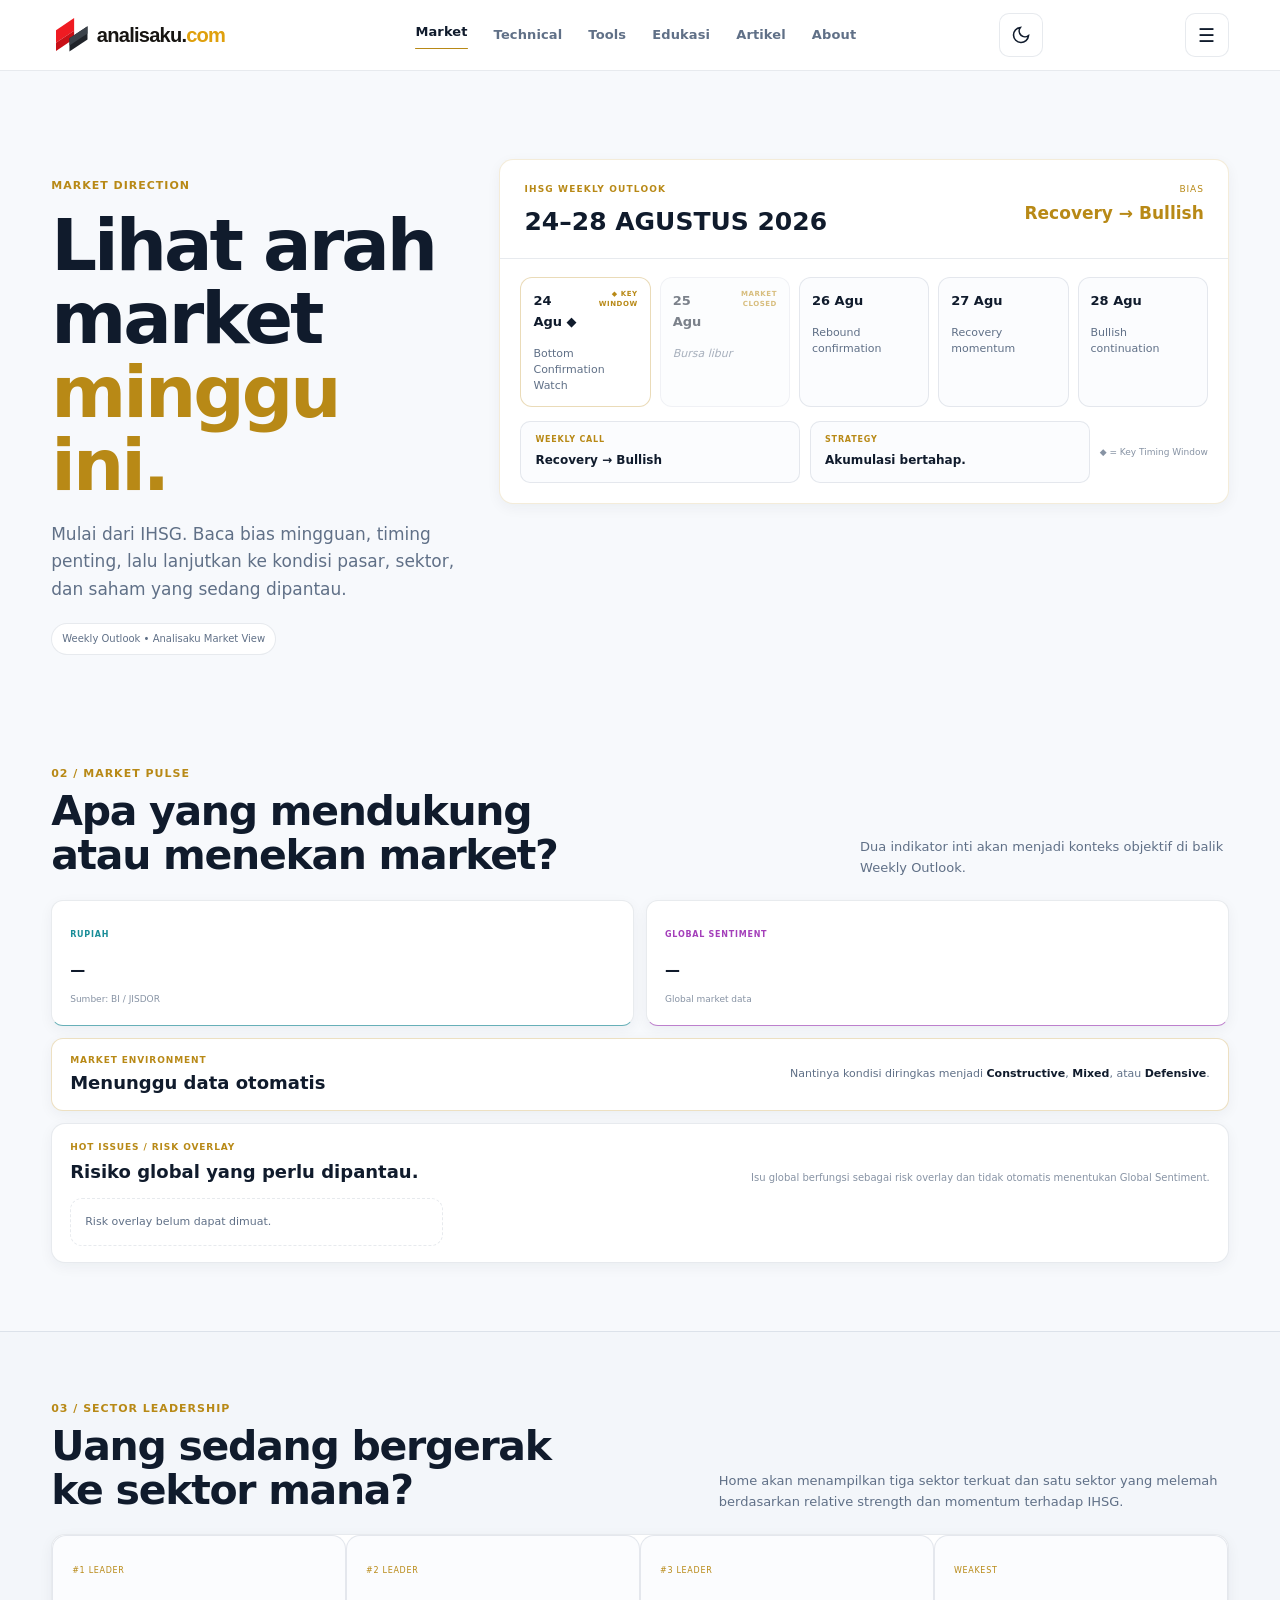
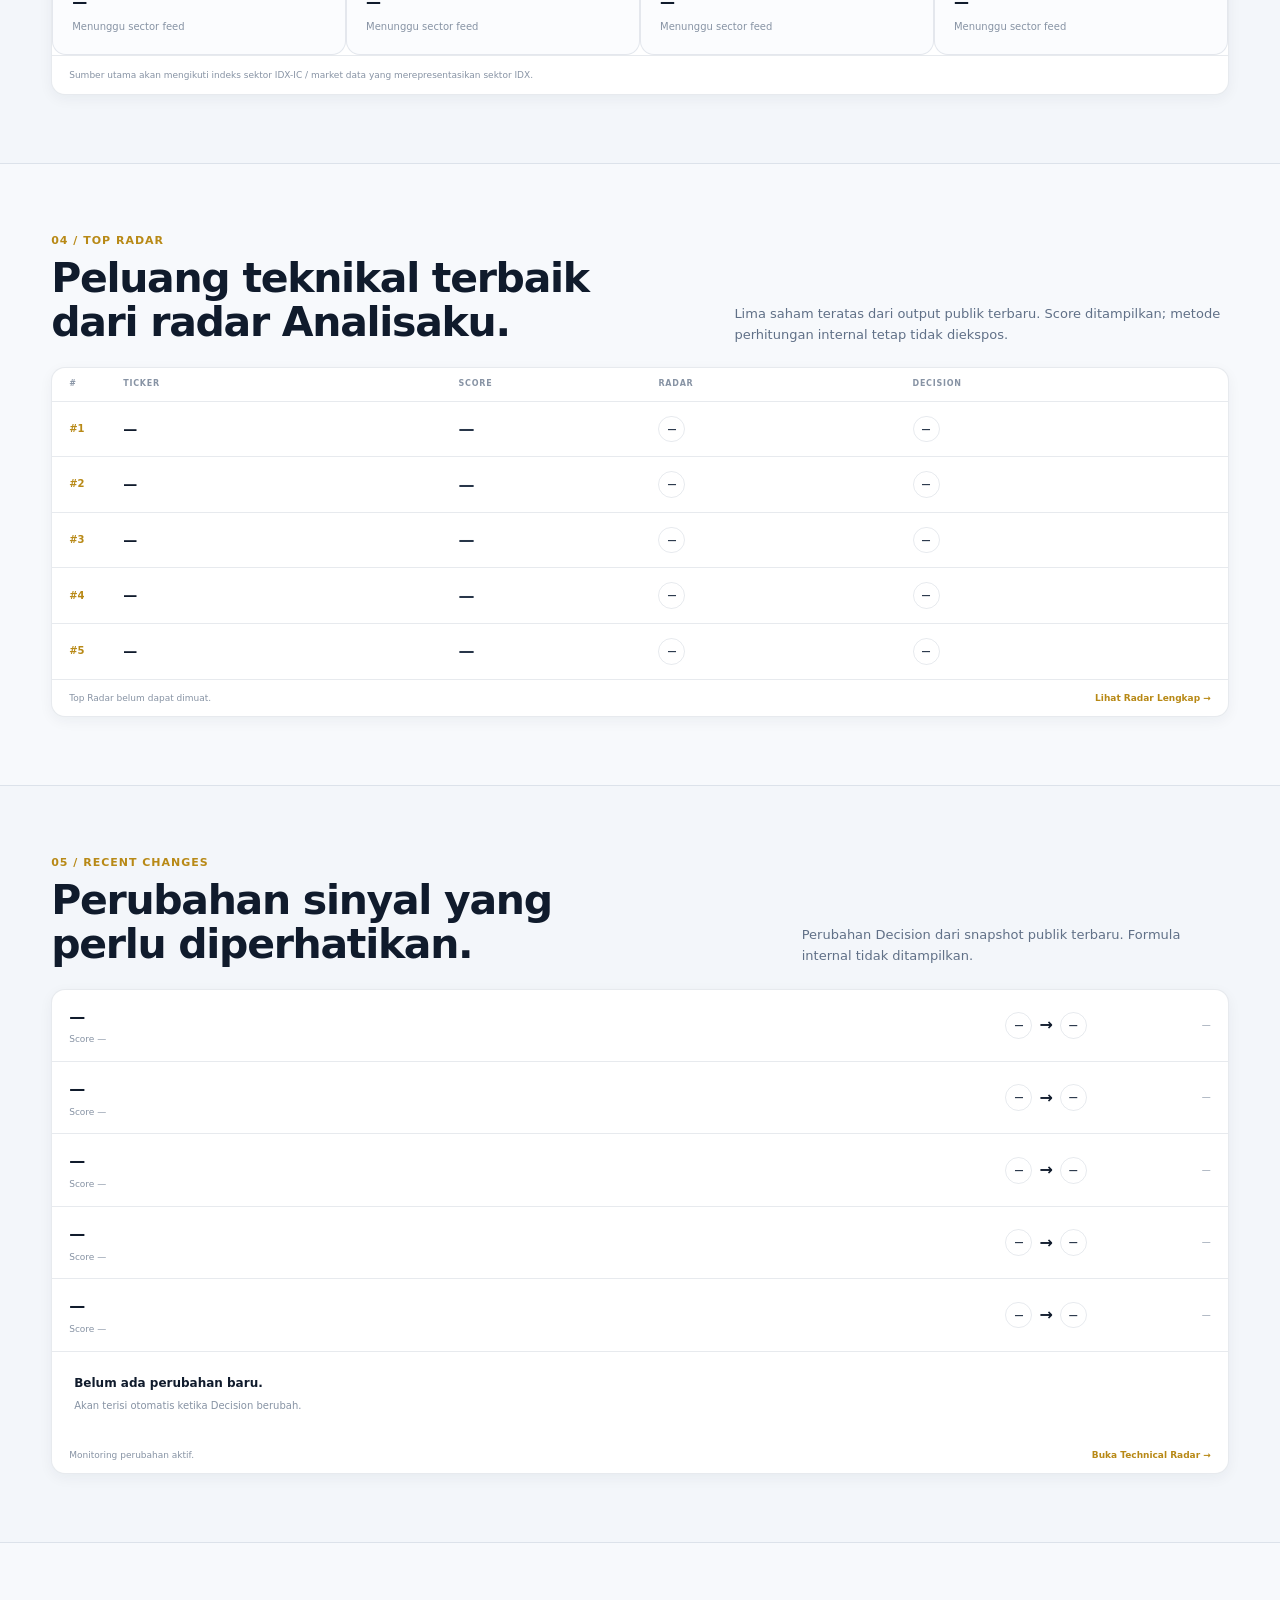
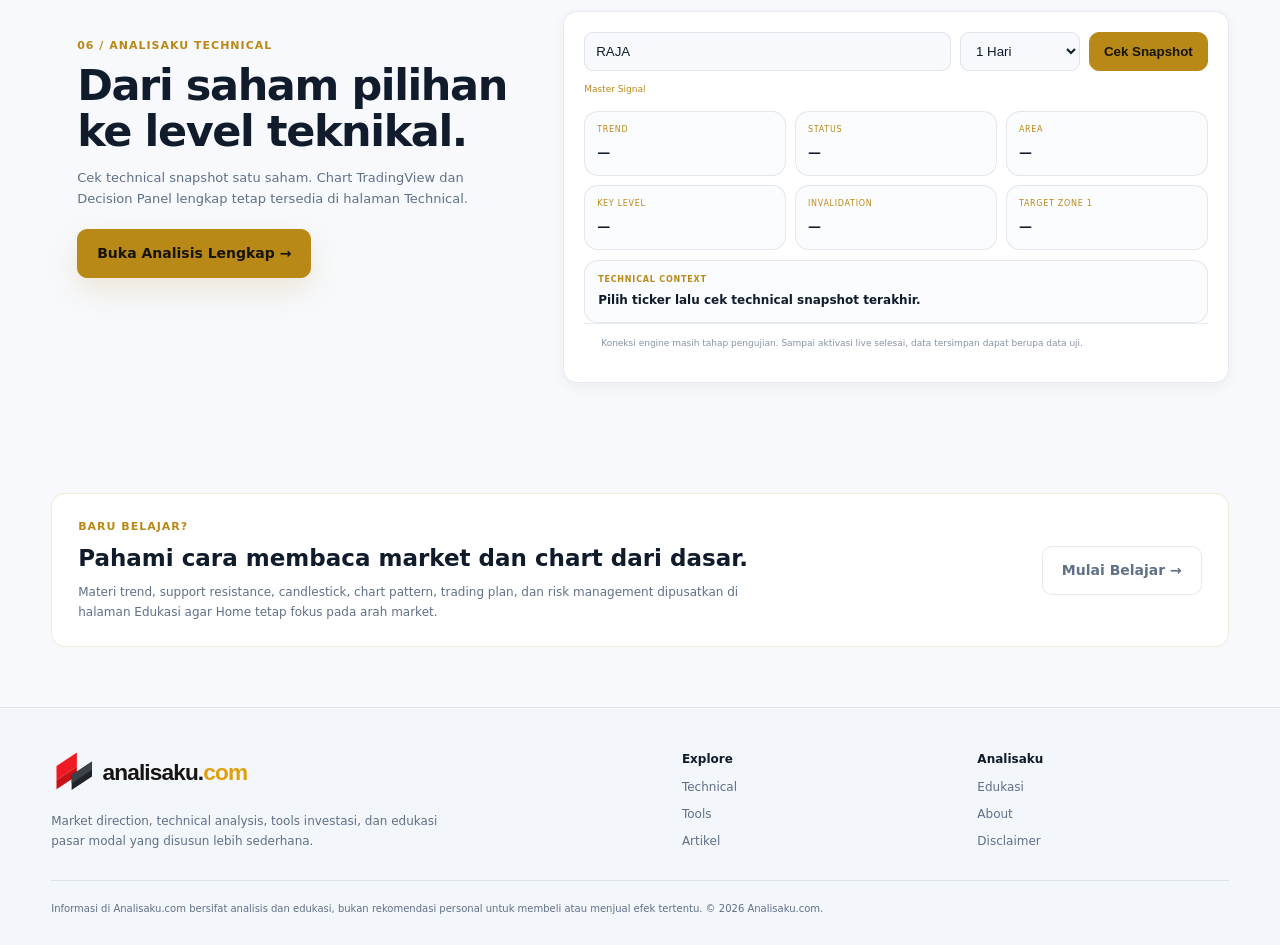
==== index.html @ f9642d92 "Force Market Environment spacing and bust homepage CSS cache" ====
<!DOCTYPE html>
<html lang="id">
<head>
  <meta charset="UTF-8">
  <meta name="viewport" content="width=device-width,initial-scale=1">
  <meta name="description" content="Analisaku.com — Weekly IHSG Outlook, Market Pulse, Sector Leadership, Analisaku Watchlist, dan ringkasan technical untuk membaca arah pasar dengan lebih terstruktur.">
  <meta name="theme-color" content="#06101d">
  <title>Analisaku.com | Market Direction & Weekly IHSG Outlook</title>
  <link rel="stylesheet" href="assets/css/style.css">
  <link rel="stylesheet" href="assets/css/theme.css">
  <link rel="stylesheet" href="assets/css/home-market.css?v=20260822-2238">
  <link rel="stylesheet" href="assets/css/home-radar.css?v=20260814-0720">
  <style>
    @media (min-width:981px){.market-pulse-grid{grid-template-columns:repeat(2,1fr)}}
    .market-environment>div{display:grid!important;grid-template-columns:1fr!important;gap:6px!important;align-items:start!important;min-width:220px!important}
    .market-environment small{display:block!important;line-height:1.25!important;margin:0!important;white-space:nowrap!important}
    .market-environment strong{display:block!important;line-height:1.2!important;margin:0!important;white-space:normal!important}
    .market-environment p{margin:0!important}
    @media (max-width:640px){.market-environment>div{min-width:0!important;width:100%!important}.market-environment strong{white-space:normal!important}}
  </style>
</head>
<body class="home-market">
  <header class="site-header">
    <div class="container nav-wrap">
      <a class="brand" href="index.html" aria-label="Analisaku.com">analisaku<span>.com</span></a>
      <nav class="main-nav" id="mainNav">
        <a class="active" href="#weekly">Market</a>
        <a href="technical.html">Technical</a>
        <a href="tools.html">Tools</a>
        <a href="edukasi.html">Edukasi</a>
        <a href="artikel.html">Artikel</a>
        <a href="about.html">About</a>
      </nav>
      <button class="menu-btn" id="menuBtn" aria-label="Buka menu">☰</button>
    </div>
  </header>

  <main>
    <section class="mc-hero" id="weekly">
      <div class="container mc-hero-grid">
        <div class="mc-hero-copy">
          <div class="kicker">MARKET DIRECTION</div>
          <h1>Lihat arah market <span>minggu ini.</span></h1>
          <p>Mulai dari IHSG. Baca bias mingguan, timing penting, lalu lanjutkan ke kondisi pasar, sektor, dan saham yang sedang dipantau.</p>
          <div class="mc-updated">Weekly Outlook • Analisaku Market View</div>
        </div>
        <div class="weekly-shell">
          <div class="weekly-head">
            <div><small>IHSG WEEKLY OUTLOOK</small><h2 id="weeklyRange">Memuat outlook…</h2></div>
            <div class="weekly-bias"><span>BIAS</span><strong id="weeklyBias">—</strong></div>
          </div>
          <div class="weekly-days" id="weeklyOutlook"><div class="mc-empty">Memuat Weekly Outlook…</div></div>
          <div class="weekly-foot">
            <div><small>WEEKLY CALL</small><strong id="weeklyCall">—</strong></div>
            <div><small>STRATEGY</small><strong id="weeklyStrategy">—</strong></div>
            <span class="weekly-legend" id="weeklyLegend">◆ = Key Timing Window</span>
          </div>
        </div>
      </div>
    </section>

    <section class="section" id="market-pulse">
      <div class="container">
        <div class="mc-section-head">
          <div><div class="kicker">02 / MARKET PULSE</div><h2>Apa yang mendukung atau menekan market?</h2></div>
          <p>Dua indikator inti akan menjadi konteks objektif di balik Weekly Outlook.</p>
        </div>
        <div class="market-pulse-grid">
          <article class="pulse-card pending"><small>RUPIAH</small><strong>—</strong><span>Sumber: BI / JISDOR</span></article>
          <article class="pulse-card pending"><small>GLOBAL SENTIMENT</small><strong>—</strong><span>Global market data</span></article>
        </div>
        <div class="market-environment">
          <div><small>MARKET ENVIRONMENT</small><strong>Menunggu data otomatis</strong></div>
          <p>Nantinya kondisi diringkas menjadi <b>Constructive</b>, <b>Mixed</b>, atau <b>Defensive</b>.</p>
        </div>
      </div>
    </section>

    <section class="section alt" id="sector-leadership">
      <div class="container">
        <div class="mc-section-head">
          <div><div class="kicker">03 / SECTOR LEADERSHIP</div><h2>Uang sedang bergerak ke sektor mana?</h2></div>
          <p>Home akan menampilkan tiga sektor terkuat dan satu sektor yang melemah berdasarkan relative strength dan momentum terhadap IHSG.</p>
        </div>
        <div class="sector-shell">
          <div class="sector-list">
            <div class="sector-item"><small>#1 LEADER</small><strong>—</strong><span>Menunggu sector feed</span></div>
            <div class="sector-item"><small>#2 LEADER</small><strong>—</strong><span>Menunggu sector feed</span></div>
            <div class="sector-item"><small>#3 LEADER</small><strong>—</strong><span>Menunggu sector feed</span></div>
            <div class="sector-item"><small>WEAKEST</small><strong>—</strong><span>Menunggu sector feed</span></div>
          </div>
          <div class="data-note">Sumber utama akan mengikuti indeks sektor IDX-IC / market data yang merepresentasikan sektor IDX.</div>
        </div>
      </div>
    </section>

    <section class="section" id="watchlist">
      <div class="container">
        <div class="mc-section-head">
          <div><div class="kicker">04 / TOP RADAR</div><h2>Peluang teknikal terbaik dari radar Analisaku.</h2></div>
          <p>Lima saham teratas dari output publik terbaru. Score ditampilkan; metode perhitungan internal tetap tidak diekspos.</p>
        </div>
        <div class="watchlist-shell" id="homeTopRadar">
          <div class="home-radar-head"><span>#</span><span>TICKER</span><span>SCORE</span><span>RADAR</span><span>DECISION</span></div>
          <div class="home-radar-list">
            <a class="home-radar-row" data-home-rank="0" href="technical.html"><b>#1</b><strong>—</strong><span>—</span><em class="home-radar-pill">—</em><em class="home-status-pill">—</em></a>
            <a class="home-radar-row" data-home-rank="1" href="technical.html"><b>#2</b><strong>—</strong><span>—</span><em class="home-radar-pill">—</em><em class="home-status-pill">—</em></a>
            <a class="home-radar-row" data-home-rank="2" href="technical.html"><b>#3</b><strong>—</strong><span>—</span><em class="home-radar-pill">—</em><em class="home-status-pill">—</em></a>
            <a class="home-radar-row" data-home-rank="3" href="technical.html"><b>#4</b><strong>—</strong><span>—</span><em class="home-radar-pill">—</em><em class="home-status-pill">—</em></a>
            <a class="home-radar-row" data-home-rank="4" href="technical.html"><b>#5</b><strong>—</strong><span>—</span><em class="home-radar-pill">—</em><em class="home-status-pill">—</em></a>
          </div>
          <div class="home-radar-foot"><span id="homeRadarMeta">Memuat Top Radar…</span><a href="technical.html">Lihat Radar Lengkap →</a></div>
        </div>
      </div>
    </section>

    <section class="section alt" id="recentChanges">
      <div class="container">
        <div class="mc-section-head">
          <div><div class="kicker">05 / RECENT CHANGES</div><h2>Perubahan sinyal yang perlu diperhatikan.</h2></div>
          <p>Perubahan Decision dari snapshot publik terbaru. Formula internal tidak ditampilkan.</p>
        </div>
        <div class="home-recent-shell">
          <div id="homeRecentList">
            <a class="home-change-row" data-home-change="0" href="technical.html" hidden><div><strong>—</strong><span>Score —</span></div><div class="home-change-flow"><em class="home-status-pill">—</em><b>→</b><em class="home-status-pill">—</em></div><time>—</time></a>
            <a class="home-change-row" data-home-change="1" href="technical.html" hidden><div><strong>—</strong><span>Score —</span></div><div class="home-change-flow"><em class="home-status-pill">—</em><b>→</b><em class="home-status-pill">—</em></div><time>—</time></a>
            <a class="home-change-row" data-home-change="2" href="technical.html" hidden><div><strong>—</strong><span>Score —</span></div><div class="home-change-flow"><em class="home-status-pill">—</em><b>→</b><em class="home-status-pill">—</em></div><time>—</time></a>
            <a class="home-change-row" data-home-change="3" href="technical.html" hidden><div><strong>—</strong><span>Score —</span></div><div class="home-change-flow"><em class="home-status-pill">—</em><b>→</b><em class="home-status-pill">—</em></div><time>—</time></a>
            <a class="home-change-row" data-home-change="4" href="technical.html" hidden><div><strong>—</strong><span>Score —</span></div><div class="home-change-flow"><em class="home-status-pill">—</em><b>→</b><em class="home-status-pill">—</em></div><time>—</time></a>
            <div class="home-radar-empty" id="homeRecentEmpty"><strong>Belum ada perubahan baru.</strong><span>Akan terisi otomatis ketika Decision berubah.</span></div>
          </div>
          <div class="home-radar-foot"><span id="homeRecentMeta">Monitoring perubahan aktif.</span><a href="technical.html">Buka Technical Radar →</a></div>
        </div>
      </div>
    </section>

    <section class="section" id="technical-quick">
      <div class="container technical-layout">
        <div class="technical-copy">
          <div class="kicker">06 / ANALISAKU TECHNICAL</div>
          <h2>Dari saham pilihan ke level teknikal.</h2>
          <p>Cek technical snapshot satu saham. Chart TradingView dan Decision Panel lengkap tetap tersedia di halaman Technical.</p>
          <a class="btn primary" href="technical.html">Buka Analisis Lengkap →</a>
        </div>
        <div class="technical-quick">
          <div class="hq-controls">
            <input id="homeTicker" type="text" value="RAJA" aria-label="Kode saham" placeholder="RAJA">
            <select id="homeTf" aria-label="Timeframe"><option value="D">1 Hari</option><option value="60">1 Jam</option><option value="240">4 Jam</option><option value="W">1 Minggu</option></select>
            <button id="homeCheckSignal" type="button">Cek Snapshot</button>
          </div>
          <div class="hq-source" id="hqSource">Master Signal</div>
          <div class="hq-grid">
            <div class="hq-card"><small>TREND</small><strong id="hqTrend">—</strong></div>
            <div class="hq-card"><small>STATUS</small><strong id="hqStatus">—</strong></div>
            <div class="hq-card"><small>AREA</small><strong id="hqEntry">—</strong></div>
            <div class="hq-card"><small>KEY LEVEL</small><strong id="hqTrigger">—</strong></div>
            <div class="hq-card"><small>INVALIDATION</small><strong id="hqStop">—</strong></div>
            <div class="hq-card"><small>TARGET ZONE 1</small><strong id="hqTarget">—</strong></div>
          </div>
          <div class="hq-decision"><small>TECHNICAL CONTEXT</small><strong id="hqDecision">Pilih ticker lalu cek technical snapshot terakhir.</strong></div>
          <div class="data-note">Koneksi engine masih tahap pengujian. Sampai aktivasi live selesai, data tersimpan dapat berupa data uji.</div>
        </div>
      </div>
    </section>

    <section class="education-teaser">
      <div class="container education-box">
        <div>
          <div class="kicker">BARU BELAJAR?</div>
          <h3>Pahami cara membaca market dan chart dari dasar.</h3>
          <p>Materi trend, support resistance, candlestick, chart pattern, trading plan, dan risk management dipusatkan di halaman Edukasi agar Home tetap fokus pada arah market.</p>
        </div>
        <a class="btn ghost" href="edukasi.html">Mulai Belajar →</a>
      </div>
    </section>
  </main>

  <footer>
    <div class="container footer-grid">
      <div><div class="brand">analisaku<span>.com</span></div><p>Market direction, technical analysis, tools investasi, dan edukasi pasar modal yang disusun lebih sederhana.</p></div>
      <div><b>Explore</b><a href="technical.html">Technical</a><a href="tools.html">Tools</a><a href="artikel.html">Artikel</a></div>
      <div><b>Analisaku</b><a href="edukasi.html">Edukasi</a><a href="about.html">About</a><a href="about.html#disclaimer">Disclaimer</a></div>
    </div>
    <div class="container footer-note">Informasi di Analisaku.com bersifat analisis dan edukasi, bukan rekomendasi personal untuk membeli atau menjual efek tertentu. © <span id="year"></span> Analisaku.com.</div>
  </footer>
  <script src="assets/js/main.js"></script>
  <script src="assets/js/home-market.js?v=20260819-1236"></script>
  <script src="assets/js/home-radar-lite.js?v=20260814-0720"></script>
</body>
</html>
---- assets/css/style.css ----
:root{--bg:#06101d;--bg2:#091827;--card:#0d1d2e;--card2:#10243a;--line:rgba(255,255,255,.08);--text:#f7f9fc;--muted:#9eafc3;--blue:#3b82f6;--blue2:#66a6ff;--green:#39d98a;--red:#ff6b7a;--gold:#f2b84b;--max:1180px;--radius:18px}*{box-sizing:border-box;margin:0;padding:0}html{scroll-behavior:smooth}body{font-family:Inter,ui-sans-serif,system-ui,-apple-system,BlinkMacSystemFont,"Segoe UI",sans-serif;background:radial-gradient(circle at 90% 0,rgba(59,130,246,.12),transparent 25%),var(--bg);color:var(--text);line-height:1.65}a{color:inherit}.container{width:min(92%,var(--max));margin:auto}.site-header{position:sticky;top:0;z-index:50;background:rgba(6,16,29,.86);backdrop-filter:blur(18px);border-bottom:1px solid var(--line)}.nav-wrap{min-height:74px;display:flex;align-items:center;justify-content:space-between;gap:28px}.brand{text-decoration:none;font-weight:850;font-size:22px;letter-spacing:-.6px}.brand span{color:var(--blue2)}.main-nav{display:flex;align-items:center;gap:25px}.main-nav a{text-decoration:none;color:var(--muted);font-size:14px;font-weight:650}.main-nav a:hover,.main-nav a.active{color:#fff}.menu-btn{display:none;background:transparent;border:1px solid var(--line);color:#fff;border-radius:10px;padding:7px 10px;font-size:18px}.hero{padding:96px 0 76px}.hero-grid{display:grid;grid-template-columns:1.08fr .92fr;gap:58px;align-items:center}.eyebrow,.kicker{color:var(--green);font-size:11px;font-weight:850;letter-spacing:1.25px;text-transform:uppercase}.hero h1{font-size:clamp(44px,6vw,74px);line-height:1.02;letter-spacing:-3px;margin:18px 0 22px}.hero h1 span{background:linear-gradient(90deg,#fff,var(--blue2));-webkit-background-clip:text;background-clip:text;color:transparent}.hero p{font-size:18px;color:var(--muted);max-width:690px}.hero-actions{display:flex;gap:12px;flex-wrap:wrap;margin-top:30px}.btn{display:inline-flex;align-items:center;justify-content:center;text-decoration:none;padding:12px 18px;border-radius:10px;font-size:14px;font-weight:780;transition:.2s}.btn:hover{transform:translateY(-2px)}.btn.primary{background:linear-gradient(135deg,var(--blue),#1f6bdd);color:#fff;box-shadow:0 12px 30px rgba(59,130,246,.18)}.btn.ghost{border:1px solid var(--line);background:rgba(255,255,255,.035)}.terminal-card{border:1px solid var(--line);border-radius:22px;overflow:hidden;background:linear-gradient(180deg,rgba(17,37,59,.98),rgba(7,19,31,.98));box-shadow:0 35px 90px rgba(0,0,0,.33)}.terminal-head{height:48px;display:flex;gap:7px;align-items:center;padding:0 16px;border-bottom:1px solid var(--line)}.terminal-head span{width:9px;height:9px;border-radius:50%;background:#2d4358}.terminal-head b{margin-left:8px;font-size:10px;letter-spacing:1px;color:#71869c}.terminal-body{padding:24px}.terminal-body>small{font-size:10px;color:#7890a7;letter-spacing:1px}.terminal-body h3{font-size:22px;margin:4px 0 15px}.terminal-body svg{width:100%;height:180px}.terminal-stats{display:grid;grid-template-columns:repeat(3,1fr);gap:10px}.terminal-stats>div{border:1px solid var(--line);background:rgba(255,255,255,.025);padding:11px;border-radius:11px}.terminal-stats small{display:block;color:#75899d;font-size:9px;text-transform:uppercase}.terminal-stats strong{font-size:13px}.positive{color:var(--green)}.ticker-strip{border-top:1px solid var(--line);border-bottom:1px solid var(--line);background:rgba(255,255,255,.015)}.ticker-grid{display:grid;grid-template-columns:repeat(5,1fr)}.ticker-grid>div{padding:20px 18px;border-right:1px solid var(--line)}.ticker-grid>div:last-child{border-right:none}.ticker-grid small{display:block;color:#75899d;font-size:10px;font-weight:800;letter-spacing:.9px}.ticker-grid strong{display:block;font-size:15px;margin-top:4px}.ticker-grid span{font-size:10px;color:var(--muted)}.section{padding:78px 0}.section.alt{background:rgba(255,255,255,.012);border-top:1px solid rgba(255,255,255,.04);border-bottom:1px solid rgba(255,255,255,.04)}.section-head{display:flex;justify-content:space-between;gap:28px;align-items:flex-end;margin-bottom:30px}.section-head h2,.split h2,.page-hero h1{font-size:clamp(30px,4vw,43px);line-height:1.1;letter-spacing:-1.4px;margin-top:8px}.section-head>p,.split>div>p,.page-hero p,.content p,.content li{color:var(--muted)}.section-head>p{max-width:500px}.text-link{color:var(--blue2);text-decoration:none;font-weight:700;font-size:13px}.cards{display:grid;gap:18px}.cards.three{grid-template-columns:repeat(3,1fr)}.card,.article-card,.tool-preview,.content-card,.tool-card{border:1px solid var(--line);background:linear-gradient(160deg,rgba(255,255,255,.045),rgba(255,255,255,.012));border-radius:var(--radius);padding:25px}.card{min-height:230px;position:relative}.card:hover,.article-card:hover,.learning-grid a:hover,.tool-card:hover{border-color:rgba(102,166,255,.32);transform:translateY(-3px)}.card,.article-card,.learning-grid a,.tool-card{transition:.2s}.tag,.article-card span{color:var(--blue2);font-size:10px;font-weight:850;letter-spacing:1.1px}.card h3,.article-card h3{font-size:21px;margin:14px 0 9px}.card p,.article-card p{color:var(--muted);font-size:13px}.card a{position:absolute;bottom:23px;text-decoration:none;color:#fff;font-size:13px;font-weight:750}.learning-grid{display:grid;grid-template-columns:repeat(3,1fr);gap:14px}.learning-grid a{min-height:140px;border:1px solid var(--line);background:var(--card);padding:20px;border-radius:15px;text-decoration:none;display:flex;flex-direction:column}.learning-grid span{font-size:10px;color:#718399}.learning-grid b{margin-top:auto;font-size:17px}.learning-grid small{color:var(--muted)}.split{display:grid;grid-template-columns:.9fr 1.1fr;gap:32px;align-items:center}.split>div>p{margin:15px 0 24px}.tool-preview small{font-size:10px;color:var(--blue2);font-weight:850;letter-spacing:1px}.tool-preview h3{font-size:24px;margin:8px 0}.tool-preview p{color:var(--muted)}.mock-inputs{display:grid;grid-template-columns:1fr 1fr;gap:10px;margin-top:18px}.mock-inputs span{border:1px solid var(--line);background:rgba(255,255,255,.025);padding:11px;border-radius:9px;color:#75899d;font-size:11px}.article-card{min-height:250px;display:flex;flex-direction:column;justify-content:flex-end}.page-hero{padding:75px 0 40px}.page-hero .breadcrumb{color:#71859a;font-size:12px;margin-bottom:16px}.page-hero p{max-width:760px;margin-top:15px}.content{max-width:850px}.content h2{font-size:28px;margin:35px 0 10px}.content h3{font-size:20px;margin:24px 0 8px}.content ul{padding-left:22px;margin:10px 0 18px}.content li{margin:6px 0}.content-card{margin:20px 0}.lesson-grid{display:grid;grid-template-columns:repeat(2,1fr);gap:16px}.lesson-card{border:1px solid var(--line);background:var(--card);border-radius:16px;padding:22px}.lesson-card span{color:var(--blue2);font-size:10px;font-weight:850}.lesson-card h3{margin:8px 0}.lesson-card p{color:var(--muted);font-size:13px}.tools-grid{display:grid;grid-template-columns:repeat(2,1fr);gap:18px}.tool-card h3{margin-bottom:5px}.tool-card>p{color:var(--muted);font-size:13px;margin-bottom:14px}.form-grid{display:grid;grid-template-columns:1fr 1fr;gap:11px}.field label{display:block;color:var(--muted);font-size:11px;margin-bottom:5px}.field input{width:100%;padding:10px 11px;border:1px solid var(--line);background:rgba(255,255,255,.04);color:#fff;border-radius:9px;outline:none}.field input:focus{border-color:var(--blue)}button.calc{border:0;background:var(--blue);color:#fff;padding:10px 14px;border-radius:9px;font-weight:750;margin-top:13px;cursor:pointer}.result{display:none;margin-top:13px;padding:12px;border:1px solid rgba(57,217,138,.22);background:rgba(57,217,138,.06);color:var(--green);border-radius:9px;font-weight:800}.article-list{display:grid;gap:14px}.article-list a{text-decoration:none;border:1px solid var(--line);background:var(--card);border-radius:14px;padding:20px}.article-list small{color:var(--blue2);font-weight:800}.article-list h3{margin:4px 0}.article-list p{color:var(--muted);font-size:13px}.notice{border:1px solid rgba(102,166,255,.2);background:rgba(59,130,246,.06);padding:18px;border-radius:14px;color:var(--muted)}footer{border-top:1px solid var(--line);padding:42px 0 28px;margin-top:55px;background:rgba(0,0,0,.1)}.footer-grid{display:grid;grid-template-columns:1.4fr .6fr .6fr;gap:38px}.footer-grid p{color:var(--muted);font-size:12px;margin-top:10px;max-width:390px}.footer-grid>div:not(:first-child){display:flex;flex-direction:column;gap:8px}.footer-grid b{font-size:12px}.footer-grid a{text-decoration:none;color:var(--muted);font-size:12px}.footer-note{border-top:1px solid var(--line);margin-top:28px;padding-top:20px;color:#6f8397;font-size:10px}
/* Premium homepage */
.hero-premium{padding-top:108px;position:relative}.hero-premium:before{content:"";position:absolute;width:520px;height:520px;border-radius:50%;background:radial-gradient(circle,rgba(59,130,246,.14),transparent 66%);right:2%;top:2%;pointer-events:none}.hero-copy{position:relative;z-index:2}.pulse-dot{display:inline-block;width:7px;height:7px;border-radius:50%;background:var(--green);margin-right:7px;box-shadow:0 0 0 0 rgba(57,217,138,.5);animation:pulse 2s infinite}@keyframes pulse{70%{box-shadow:0 0 0 10px rgba(57,217,138,0)}100%{box-shadow:0 0 0 0 rgba(57,217,138,0)}}.hero-points{display:flex;gap:16px;flex-wrap:wrap;margin-top:22px;color:#7890a7;font-size:11px}.market-console{position:relative;border:1px solid rgba(102,166,255,.18);border-radius:24px;background:linear-gradient(180deg,rgba(16,37,60,.98),rgba(6,18,30,.99));box-shadow:0 38px 110px rgba(0,0,0,.4),0 0 70px rgba(59,130,246,.08);overflow:hidden}.market-console:after{content:"";position:absolute;inset:0;background:linear-gradient(135deg,rgba(255,255,255,.025),transparent 42%);pointer-events:none}.console-top{height:48px;display:flex;align-items:center;padding:0 16px;border-bottom:1px solid var(--line);gap:12px}.console-top b{font-size:9px;color:#7890a7;letter-spacing:1.2px}.console-top>span{margin-left:auto;color:#49637b;font-size:8px;letter-spacing:1px}.console-dots{display:flex;gap:6px}.console-dots i{width:8px;height:8px;border-radius:50%;background:#2b435a}.console-body{padding:24px}.console-title-row{display:flex;justify-content:space-between;align-items:flex-start;gap:15px}.console-title-row small{font-size:9px;color:#6f879f;letter-spacing:1px}.console-title-row h3{font-size:22px;margin-top:3px}.status-pill{font-size:9px;color:var(--green);border:1px solid rgba(57,217,138,.2);background:rgba(57,217,138,.06);border-radius:30px;padding:6px 9px}.price-line{display:flex;align-items:center;justify-content:space-between;margin-top:15px}.price-line strong{font-size:12px}.price-line span{font-size:9px;color:#657d94}.hero-chart{width:100%;height:210px;margin:5px 0 10px}.chart-grid-lines line{stroke:rgba(255,255,255,.05);stroke-width:1}.signal-dots circle{fill:#39d98a;stroke:#071521;stroke-width:3}.console-metrics{display:grid;grid-template-columns:repeat(3,1fr);gap:9px}.console-metrics>div{border:1px solid var(--line);border-radius:11px;background:rgba(255,255,255,.025);padding:11px}.console-metrics small{display:block;color:#657b90;font-size:8px;letter-spacing:.8px}.console-metrics strong{display:block;font-size:13px;margin-top:2px}.console-metrics span{display:block;color:#60758a;font-size:8px;margin-top:2px}.market-intelligence .section-head h2,.learning-section .section-head h2,.article-home .section-head h2{font-size:clamp(34px,4.4vw,50px)}.premium-card{min-height:285px;padding:28px}.premium-card .card-icon{position:absolute;right:24px;top:20px;width:36px;height:36px;border:1px solid var(--line);border-radius:11px;display:grid;place-items:center;color:#5e7893}.premium-card h3{font-size:25px}.premium-card p{max-width:320px}.learning-flow{display:grid;grid-template-columns:repeat(6,1fr);gap:10px}.learning-flow a{text-decoration:none;min-height:165px;border:1px solid var(--line);border-radius:16px;background:linear-gradient(160deg,var(--card),rgba(255,255,255,.015));padding:18px;display:flex;flex-direction:column;transition:.2s}.learning-flow a:hover{transform:translateY(-4px);border-color:rgba(102,166,255,.32)}.learning-flow span{font-size:9px;color:#60778f}.learning-flow b{font-size:15px;margin-top:auto}.learning-flow small{color:#788da3;font-size:10px;margin-top:5px}.split-premium{gap:55px}.mini-list{display:flex;gap:8px;flex-wrap:wrap;margin:0 0 25px}.mini-list span{font-size:10px;color:#83a0bc;border:1px solid var(--line);padding:7px 9px;border-radius:30px;background:rgba(255,255,255,.02)}.tool-window{border:1px solid rgba(102,166,255,.2);background:linear-gradient(150deg,#0f263d,#081624);border-radius:22px;padding:24px;box-shadow:0 30px 80px rgba(0,0,0,.25)}.tool-window-head{display:flex;justify-content:space-between;padding-bottom:16px;border-bottom:1px solid var(--line)}.tool-window-head b{font-size:10px;letter-spacing:1px}.tool-window-head span{font-size:9px;color:#657d94}.risk-gauge{display:grid;grid-template-columns:150px 1fr;gap:22px;align-items:center;padding:28px 0}.gauge-ring{width:140px;height:140px;border-radius:50%;display:grid;place-items:center;align-content:center;background:conic-gradient(var(--green) 0 72deg,rgba(255,255,255,.055) 72deg 360deg);position:relative}.gauge-ring:after{content:"";position:absolute;inset:12px;border-radius:50%;background:#0b1d30}.gauge-ring strong,.gauge-ring span{position:relative;z-index:2}.gauge-ring strong{font-size:27px;color:var(--green)}.gauge-ring span{font-size:9px;color:#758ba1}.gauge-copy small{color:var(--blue2);font-size:9px;letter-spacing:1px}.gauge-copy h3{font-size:23px;margin:5px 0 8px}.gauge-copy p{color:var(--muted);font-size:12px}.risk-bars{display:grid;grid-template-columns:repeat(4,1fr);gap:8px}.risk-bars>div{border:1px solid var(--line);border-radius:10px;padding:10px;background:rgba(255,255,255,.02)}.risk-bars span{display:block;font-size:8px;color:#647a90;text-transform:uppercase}.risk-bars b{font-size:11px}.editorial-grid{display:grid;grid-template-columns:1.25fr .75fr;gap:18px}.editorial-main,.editorial-side article{border:1px solid var(--line);border-radius:19px;background:linear-gradient(160deg,rgba(59,130,246,.08),rgba(255,255,255,.015));padding:28px}.editorial-main{min-height:390px;display:flex;flex-direction:column;justify-content:flex-end;position:relative;overflow:hidden}.editorial-main:before{content:"";position:absolute;width:300px;height:300px;border-radius:50%;background:radial-gradient(circle,rgba(59,130,246,.2),transparent 68%);right:-80px;top:-80px}.editorial-tag,.editorial-side span{color:var(--blue2);font-size:9px;font-weight:850;letter-spacing:1.1px}.editorial-main h3{font-size:32px;max-width:620px;line-height:1.15;margin:10px 0}.editorial-main p,.editorial-side p{color:var(--muted);font-size:12px}.editorial-main a{margin-top:20px;text-decoration:none;font-size:12px;font-weight:800}.editorial-side{display:grid;gap:18px}.editorial-side article{display:flex;flex-direction:column;justify-content:flex-end}.editorial-side h3{font-size:19px;line-height:1.25;margin:8px 0}.philosophy-box{border:1px solid var(--line);background:linear-gradient(120deg,rgba(57,217,138,.06),rgba(59,130,246,.05));border-radius:22px;padding:38px;display:grid;grid-template-columns:.8fr 1.2fr;gap:40px;align-items:center}.philosophy-box h2{font-size:36px;line-height:1.1;margin-top:7px}.philosophy-box p{color:var(--muted)}
/* Technical roadmap */
.technical-hero{padding-bottom:55px;background:radial-gradient(circle at 75% 20%,rgba(59,130,246,.1),transparent 30%)}.technical-hero h1{font-size:clamp(40px,5.5vw,64px);max-width:900px}.roadmap-pills{display:flex;flex-wrap:wrap;gap:8px;margin-top:24px}.roadmap-pills a{text-decoration:none;font-size:10px;color:#91a8bd;border:1px solid var(--line);padding:7px 10px;border-radius:30px;background:rgba(255,255,255,.018)}.technical-layout{display:grid;grid-template-columns:230px 1fr;gap:38px;align-items:start}.technical-sidebar{position:sticky;top:95px;border:1px solid var(--line);border-radius:16px;background:rgba(13,29,46,.74);padding:12px}.sidebar-title{font-size:9px;color:#647b92;letter-spacing:1px;text-transform:uppercase;padding:7px 8px 11px}.technical-sidebar a{display:flex;gap:9px;text-decoration:none;color:#91a5b9;font-size:11px;padding:9px 8px;border-radius:9px}.technical-sidebar a:hover{background:rgba(102,166,255,.08);color:#fff}.technical-sidebar span{color:#526a80}.technical-content{display:grid;gap:20px}.lesson-block{scroll-margin-top:95px;border:1px solid var(--line);border-radius:20px;background:linear-gradient(160deg,rgba(255,255,255,.035),rgba(255,255,255,.012));padding:30px}.lesson-label{font-size:9px;color:var(--blue2);font-weight:850;letter-spacing:1.2px}.lesson-title-row{display:flex;justify-content:space-between;gap:20px;align-items:flex-start;margin:7px 0 24px}.lesson-title-row h2{font-size:31px;line-height:1.1}.lesson-title-row p{color:var(--muted);font-size:13px;max-width:620px;margin-top:7px}.level-badge{flex:none;font-size:9px;color:#91a9bf;border:1px solid var(--line);padding:6px 9px;border-radius:30px}.level-badge.important{color:var(--green);border-color:rgba(57,217,138,.22);background:rgba(57,217,138,.05)}.concept-grid{display:grid;gap:12px}.three-concepts{grid-template-columns:repeat(3,1fr)}.concept-card{border:1px solid var(--line);border-radius:14px;background:rgba(255,255,255,.02);padding:17px}.concept-card b{font-size:14px}.concept-card p{color:var(--muted);font-size:11px;margin-top:9px}.mini-structure{height:58px;margin:11px 0;position:relative;display:flex;align-items:flex-end;justify-content:space-between;padding:0 7px}.mini-structure:before{content:"";position:absolute;left:7px;right:7px;bottom:8px;height:1px;background:rgba(255,255,255,.05)}.mini-structure i{width:9px;height:9px;border-radius:50%;background:var(--blue2);position:relative;z-index:2}.mini-structure.up i:nth-child(1){margin-bottom:3px}.mini-structure.up i:nth-child(2){margin-bottom:15px}.mini-structure.up i:nth-child(3){margin-bottom:25px}.mini-structure.up i:nth-child(4){margin-bottom:42px}.mini-structure.down i:nth-child(1){margin-bottom:42px}.mini-structure.down i:nth-child(2){margin-bottom:31px}.mini-structure.down i:nth-child(3){margin-bottom:16px}.mini-structure.down i:nth-child(4){margin-bottom:4px}.mini-structure.flat i:nth-child(1){margin-bottom:20px}.mini-structure.flat i:nth-child(2){margin-bottom:32px}.mini-structure.flat i:nth-child(3){margin-bottom:17px}.mini-structure.flat i:nth-child(4){margin-bottom:29px}.lesson-note{margin-top:16px;border-left:2px solid var(--blue);padding:10px 13px;background:rgba(59,130,246,.045);color:#8fa5ba;font-size:11px}.sr-visual{position:relative;border:1px solid var(--line);border-radius:15px;background:#091827;padding:28px 15px;margin-bottom:15px}.sr-visual svg{display:block;width:100%;height:170px}.sr-visual circle{fill:#66a6ff}.sr-zone{position:absolute;left:16px;right:16px;height:25px;border-radius:5px;display:flex;align-items:center;padding-left:10px;font-size:8px;font-weight:800;letter-spacing:.8px}.sr-zone.resistance{top:22px;background:rgba(255,107,122,.08);border:1px dashed rgba(255,107,122,.28);color:#df8590}.sr-zone.support{bottom:21px;background:rgba(57,217,138,.06);border:1px dashed rgba(57,217,138,.24);color:#74d6aa}.principle-grid{display:grid;grid-template-columns:repeat(3,1fr);gap:10px}.principle-grid>div{border:1px solid var(--line);border-radius:12px;padding:14px;background:rgba(255,255,255,.018)}.principle-grid strong{font-size:12px}.principle-grid p{color:var(--muted);font-size:10px;margin-top:4px}.candle-layout{display:grid;grid-template-columns:210px 1fr;gap:28px;align-items:center}.candle-demo{height:255px;position:relative;display:flex;justify-content:center;align-items:center}.candle-demo .wick{position:absolute;width:3px;height:190px;background:#98aabd;border-radius:3px}.candle-demo .body{position:absolute;width:55px;height:100px;border-radius:4px}.candle-demo .body.green{background:linear-gradient(180deg,#45e49c,#27b976)}.c-label{position:absolute;font-size:9px;color:#748aa0}.c-label.high{top:24px;right:25px}.c-label.open{top:82px;left:17px}.c-label.close{bottom:77px;right:13px}.c-label.low{bottom:24px;right:29px}.candle-copy h3{font-size:23px}.candle-copy p{color:var(--muted);font-size:12px;margin:8px 0 16px}.check-list{display:grid;grid-template-columns:1fr 1fr;gap:8px}.check-list span{font-size:10px;border:1px solid var(--line);padding:8px;border-radius:8px;color:#91a5b9}.pattern-grid{display:grid;grid-template-columns:repeat(4,1fr);gap:10px}.pattern-card{border:1px solid var(--line);border-radius:13px;padding:14px;background:rgba(255,255,255,.018)}.pattern-card b{display:block;font-size:11px;margin-top:8px}.pattern-card p{color:var(--muted);font-size:9px;margin-top:4px}.pattern-icon{height:64px;border-bottom:1px solid rgba(255,255,255,.05);position:relative}.pattern-icon i{position:absolute;height:2px;background:var(--blue2);transform-origin:left}.triangle i:first-child{width:65px;left:8px;top:12px;transform:rotate(18deg)}.triangle i:last-child{width:65px;left:8px;bottom:14px;transform:rotate(-18deg)}.flag i:first-child{width:22px;height:2px;left:18px;bottom:4px;transform:rotate(-70deg)}.flag i:last-child{width:48px;left:37px;top:25px;transform:rotate(8deg)}.double i:first-child{width:2px;height:38px;left:30%;bottom:8px;border-radius:50%;box-shadow:28px -14px 0 0 var(--blue2),56px 0 0 0 var(--blue2)}.double i:last-child{width:70px;left:12px;bottom:8px;opacity:.4}.hs i{width:2px;height:34px;bottom:8px;box-shadow:0 0 0 0 var(--blue2)}.hs i:nth-child(1){left:25%;height:24px}.hs i:nth-child(2){left:50%;height:46px}.hs i:nth-child(3){left:75%;height:25px}.volume-visual{height:165px;border:1px solid var(--line);border-radius:14px;background:#091827;padding:18px;display:flex;align-items:flex-end;gap:10px;margin-bottom:14px}.vbar{flex:1;background:#284f74;border-radius:4px 4px 0 0}.vbar.hot{background:linear-gradient(180deg,var(--green),#23966b)}.indicator-table{display:grid;grid-template-columns:1fr 1fr;gap:10px}.indicator-table>div{border:1px solid var(--line);border-radius:12px;padding:15px;background:rgba(255,255,255,.018)}.indicator-table b{font-size:12px}.indicator-table span{float:right;color:var(--blue2);font-size:9px}.indicator-table p{clear:both;color:var(--muted);font-size:10px;margin-top:5px}.risk-framework{display:grid;grid-template-columns:repeat(4,1fr);gap:9px}.risk-framework>div{border:1px solid var(--line);border-radius:12px;padding:14px;background:rgba(255,255,255,.018)}.risk-framework span{display:grid;place-items:center;width:25px;height:25px;border-radius:50%;background:rgba(57,217,138,.08);color:var(--green);font-size:9px;margin-bottom:10px}.risk-framework b{font-size:11px}.risk-framework p{color:var(--muted);font-size:9px;margin-top:4px}.lesson-cta{margin-top:17px}.plan-template{display:grid;grid-template-columns:repeat(3,1fr);gap:10px}.plan-template>div{border:1px solid var(--line);border-radius:12px;padding:15px;background:rgba(255,255,255,.018)}.plan-template small{display:block;color:var(--blue2);font-size:8px;font-weight:850;letter-spacing:.8px}.plan-template strong{display:block;font-size:11px;margin-top:5px}.technical-summary{display:grid;grid-template-columns:.7fr 1.3fr;gap:30px;align-items:center}.technical-summary p{color:var(--muted);font-size:12px;margin-top:10px}.flow-line{display:flex;gap:7px;align-items:center;flex-wrap:wrap}.flow-line span{font-size:10px;border:1px solid var(--line);border-radius:30px;padding:8px 10px;background:rgba(255,255,255,.02)}.flow-line i{color:#506980;font-style:normal}
@media(max-width:1000px){.learning-flow{grid-template-columns:repeat(3,1fr)}.technical-layout{grid-template-columns:1fr}.technical-sidebar{position:static;display:grid;grid-template-columns:repeat(4,1fr)}.sidebar-title{grid-column:1/-1}.pattern-grid,.risk-framework{grid-template-columns:1fr 1fr}.technical-summary{grid-template-columns:1fr}}
@media(max-width:900px){.hero-grid,.split{grid-template-columns:1fr}.ticker-grid{grid-template-columns:repeat(2,1fr)}.cards.three,.learning-grid{grid-template-columns:1fr 1fr}.tools-grid,.lesson-grid{grid-template-columns:1fr}.footer-grid{grid-template-columns:1fr 1fr}.footer-grid>div:first-child{grid-column:1/-1}.editorial-grid,.philosophy-box{grid-template-columns:1fr}.three-concepts,.principle-grid{grid-template-columns:1fr}.candle-layout{grid-template-columns:1fr}.candle-demo{max-width:260px;margin:auto}.plan-template{grid-template-columns:1fr 1fr}}
@media(max-width:700px){.menu-btn{display:block}.main-nav{position:absolute;display:none;top:74px;left:0;right:0;background:#071321;border-bottom:1px solid var(--line);padding:20px 4%;flex-direction:column;align-items:flex-start}.main-nav.open{display:flex}.hero{padding-top:64px}.hero h1{letter-spacing:-2px}.cards.three,.learning-grid,.ticker-grid,.form-grid{grid-template-columns:1fr}.section-head{align-items:flex-start;flex-direction:column}.terminal-stats,.console-metrics{grid-template-columns:1fr}.footer-grid{grid-template-columns:1fr}.footer-grid>div:first-child{grid-column:auto}.learning-flow{grid-template-columns:1fr 1fr}.risk-gauge{grid-template-columns:1fr}.gauge-ring{margin:auto}.risk-bars{grid-template-columns:1fr 1fr}.technical-sidebar{grid-template-columns:1fr 1fr}.lesson-block{padding:20px}.lesson-title-row{flex-direction:column}.pattern-grid,.risk-framework,.plan-template,.indicator-table{grid-template-columns:1fr}.roadmap-pills{gap:6px}.editorial-main h3{font-size:25px}.philosophy-box{padding:27px}}
@media(max-width:460px){.learning-flow,.technical-sidebar,.check-list{grid-template-columns:1fr}.hero-premium{padding-top:60px}.hero-points{gap:8px}.console-title-row{flex-direction:column}.editorial-main{min-height:310px}.technical-hero h1{font-size:36px}}
---- assets/css/theme.css ----
/* =========================================================
   ANALISAKU — GLOBAL VISUAL IDENTITY
   High-clarity financial UI • Light + Dark • Gold / Amber
   Loaded last by main.js so these rules override legacy CSS.
   ========================================================= */

:root,
html[data-theme="dark"]{
  color-scheme:dark;
  --bg:#06111d;
  --bg2:#091725;
  --surface:#0c1927;
  --surface2:#112131;
  --surface3:#16293b;
  --text:#f8f7f2;
  --heading:#ffffff;
  --muted:#b3bfca;
  --muted2:#8495a6;
  --line:rgba(255,255,255,.105);
  --line-strong:rgba(255,255,255,.17);
  --gold:#f2b51d;
  --gold2:#f59b18;
  --gold-soft:#ffd56b;
  --green:#55da87;
  --red:#ff6868;
  --header:rgba(6,17,29,.92);
  --shadow:0 22px 70px rgba(0,0,0,.30);
  --soft-shadow:0 10px 32px rgba(0,0,0,.16);
  --hero-glow:rgba(242,181,29,.10);
  --field:rgba(255,255,255,.045);
  --positive-bg:rgba(85,218,135,.08);
}

html[data-theme="light"]{
  color-scheme:light;
  --bg:#fbf7ef;
  --bg2:#f5eedf;
  --surface:#fffdf8;
  --surface2:#f9f2e6;
  --surface3:#f2e7d5;
  --text:#2c2923;
  --heading:#11100e;
  --muted:#625d54;
  --muted2:#837b70;
  --line:rgba(55,43,22,.13);
  --line-strong:rgba(55,43,22,.22);
  --gold:#dfa00d;
  --gold2:#ef8f0a;
  --gold-soft:#c98300;
  --green:#147c49;
  --red:#c83f46;
  --header:rgba(255,253,248,.94);
  --shadow:0 20px 55px rgba(84,57,12,.10);
  --soft-shadow:0 8px 28px rgba(84,57,12,.075);
  --hero-glow:rgba(223,160,13,.095);
  --field:rgba(77,56,18,.035);
  --positive-bg:rgba(20,124,73,.07);
}

@media(prefers-color-scheme:light){
  html:not([data-theme]){
    color-scheme:light;
    --bg:#fbf7ef;--bg2:#f5eedf;--surface:#fffdf8;--surface2:#f9f2e6;--surface3:#f2e7d5;
    --text:#2c2923;--heading:#11100e;--muted:#625d54;--muted2:#837b70;
    --line:rgba(55,43,22,.13);--line-strong:rgba(55,43,22,.22);
    --gold:#dfa00d;--gold2:#ef8f0a;--gold-soft:#c98300;--green:#147c49;--red:#c83f46;
    --header:rgba(255,253,248,.94);--shadow:0 20px 55px rgba(84,57,12,.10);--soft-shadow:0 8px 28px rgba(84,57,12,.075);
    --hero-glow:rgba(223,160,13,.095);--field:rgba(77,56,18,.035);--positive-bg:rgba(20,124,73,.07);
  }
}

html{background:var(--bg)!important;scroll-behavior:smooth}
body{
  background:
    radial-gradient(circle at 90% 2%,var(--hero-glow),transparent 30%),
    radial-gradient(circle at 5% 34%,color-mix(in srgb,var(--gold) 4%,transparent),transparent 25%),
    var(--bg)!important;
  color:var(--text)!important;
  font-family:Inter,ui-sans-serif,system-ui,-apple-system,BlinkMacSystemFont,"Segoe UI",Arial,sans-serif!important;
  line-height:1.65!important;
  -webkit-font-smoothing:antialiased;
  text-rendering:optimizeLegibility;
  transition:background .22s ease,color .22s ease;
}
::selection{background:color-mix(in srgb,var(--gold) 32%,transparent);color:var(--heading)}

/* ---------- NAV / BRAND ---------- */
.site-header{
  background:var(--header)!important;
  border-bottom:1px solid var(--line)!important;
  box-shadow:0 5px 24px rgba(0,0,0,.035)!important;
  backdrop-filter:blur(18px)!important;
}
.nav-wrap{min-height:78px!important;gap:20px!important}
.brand{color:var(--heading)!important;text-decoration:none!important;display:inline-flex!important;align-items:center!important;line-height:1!important}
.brand span{color:var(--gold)!important}
.brand.brand-logo{height:46px!important;max-width:310px!important}
.brand.brand-logo img,.brand img[data-theme-logo]{height:42px!important;width:auto!important;max-width:min(310px,52vw)!important;display:block!important;object-fit:contain!important}
.main-nav{gap:26px!important}
.main-nav a{color:var(--muted)!important;font-weight:720!important;font-size:13px!important;letter-spacing:.01em!important}
.main-nav a:hover,.main-nav a.active{color:var(--heading)!important}
.main-nav a.active:after{content:"";display:block;height:2px;border-radius:2px;background:var(--gold);margin-top:5px}
.menu-btn,.theme-toggle{
  width:44px!important;height:44px!important;flex:0 0 44px!important;display:inline-grid!important;place-items:center!important;
  border:1px solid var(--line-strong)!important;border-radius:14px!important;background:var(--surface)!important;
  color:var(--heading)!important;cursor:pointer!important;font-size:19px!important;line-height:1!important;
  transition:border-color .18s ease,background .18s ease,transform .18s ease!important;
}
.theme-toggle:hover,.menu-btn:hover{border-color:color-mix(in srgb,var(--gold) 65%,var(--line))!important;background:color-mix(in srgb,var(--gold) 7%,var(--surface))!important;transform:translateY(-1px)}
.theme-toggle:focus-visible,.menu-btn:focus-visible{outline:3px solid color-mix(in srgb,var(--gold) 38%,transparent);outline-offset:2px}
.theme-toggle svg{width:20px;height:20px;stroke:currentColor;fill:none;stroke-width:1.9}

/* ---------- TYPOGRAPHY / HIGH CONTRAST ---------- */
h1,h2,h3,h4,h5,h6{color:var(--heading)!important;text-wrap:balance}
p,li{color:var(--muted)}
.eyebrow,.kicker,.tag,.lesson-label,.article-card span,.lesson-card span,.article-list small,.story-card .category,.tool-preview small{color:var(--gold)!important}
.eyebrow,.kicker{font-weight:850!important;letter-spacing:1.35px!important}
.hero h1,.page-hero h1{color:var(--heading)!important}
.hero h1 span{
  background:none!important;color:var(--gold)!important;-webkit-text-fill-color:var(--gold)!important;
  text-shadow:none!important;
}
.hero p,.page-hero p,.section-head>p,.split>div>p,.content p,.content li,.article-body p,.article-body li{color:var(--muted)!important}
.text-link,.read-more,.series-box a{color:var(--gold)!important;font-weight:800!important}
.breadcrumb{color:var(--muted2)!important}

/* ---------- HERO ---------- */
.hero{position:relative!important;overflow:hidden!important}
.hero-premium{padding-top:92px!important;padding-bottom:72px!important}
.hero-premium:before{
  width:620px!important;height:620px!important;right:-80px!important;top:-110px!important;
  background:radial-gradient(circle,color-mix(in srgb,var(--gold) 14%,transparent),transparent 67%)!important;
}
.hero h1{font-size:clamp(46px,6vw,76px)!important;line-height:1.025!important;letter-spacing:-3.2px!important;margin:18px 0 24px!important}
.hero p{font-size:17px!important;line-height:1.8!important;max-width:680px!important}
.pulse-dot{background:var(--gold)!important;box-shadow:0 0 0 0 color-mix(in srgb,var(--gold) 42%,transparent)!important}
.hero-points{color:var(--muted2)!important;font-size:11px!important;gap:18px!important}
.hero-points span:before{color:var(--gold)}

/* CTA */
.btn{border-radius:13px!important;font-weight:820!important;min-height:48px!important;padding:12px 19px!important}
.btn.primary,button.calc{
  background:linear-gradient(135deg,#f4c02d,var(--gold2))!important;color:#17120a!important;border:1px solid rgba(255,187,34,.42)!important;
  box-shadow:0 12px 30px color-mix(in srgb,var(--gold) 16%,transparent)!important;
}
.btn.primary:hover,button.calc:hover{filter:brightness(1.04);transform:translateY(-2px)}
.btn.ghost{
  color:var(--heading)!important;background:var(--surface)!important;border:1px solid color-mix(in srgb,var(--gold) 42%,var(--line))!important;
}

/* ---------- MARKET CONSOLE ---------- */
.market-console,.terminal-card,.tool-window{
  color:var(--text)!important;border:1px solid color-mix(in srgb,var(--gold) 25%,var(--line))!important;
  background:linear-gradient(155deg,var(--surface2),var(--surface))!important;box-shadow:var(--shadow)!important;
}
.console-top,.terminal-head,.tool-window-head{border-color:var(--line)!important}
.console-top b,.console-top>span,.terminal-body>small,.price-line span,.console-title-row small{color:var(--muted2)!important}
.console-title-row h3,.price-line strong,.console-metrics strong{color:var(--heading)!important}
.status-pill{color:var(--green)!important;border-color:color-mix(in srgb,var(--green) 30%,var(--line))!important;background:var(--positive-bg)!important}
.chart-grid-lines line{stroke:var(--line)!important}
.hero-chart path[stroke="#39d98a"]{stroke:var(--gold)!important}
.signal-dots circle{fill:var(--gold)!important;stroke:var(--surface)!important}
.console-metrics>div{background:var(--field)!important;border-color:var(--line)!important}
.positive{color:var(--green)!important}

/* ---------- MARKET STRIP ---------- */
.ticker-strip{background:color-mix(in srgb,var(--surface) 80%,transparent)!important;border-color:var(--line)!important}
.ticker-grid>div{border-color:var(--line)!important}
.ticker-grid small{color:var(--gold)!important}
.ticker-grid strong{color:var(--heading)!important}
.ticker-grid span{color:var(--muted2)!important}

/* ---------- SECTIONS / CARDS ---------- */
.section{padding-top:76px!important;padding-bottom:76px!important}
.section.alt{background:color-mix(in srgb,var(--bg2) 76%,transparent)!important;border-color:var(--line)!important}
.section-head h2,.split h2,.content h2{color:var(--heading)!important}
.card,.article-card,.tool-preview,.content-card,.tool-card,.lesson-card,.learning-grid a,.learning-flow a,
.article-list a,.mini-note,.story-card,.series-box,.article-toc,.tool-summary,.featured-story,.concept-card,.pattern-card,
.lesson-block,.plan-template>div,.risk-framework>div,.indicator-table>div,.principle-grid>div,.technical-sidebar,.philosophy-box{
  color:var(--text)!important;border-color:var(--line)!important;
}
.card,.article-card,.tool-preview,.content-card,.tool-card,.lesson-card,.learning-grid a,.learning-flow a,
.article-list a,.mini-note,.story-card,.series-box,.article-toc,.concept-card,.pattern-card,.plan-template>div,
.risk-framework>div,.indicator-table>div,.principle-grid>div,.technical-sidebar{
  background:linear-gradient(155deg,var(--surface),color-mix(in srgb,var(--surface2) 55%,var(--surface)))!important;
  box-shadow:var(--soft-shadow)!important;
}
.card:hover,.article-card:hover,.learning-grid a:hover,.learning-flow a:hover,.tool-card:hover,.story-card:hover,.concept-card:hover,.pattern-card:hover{
  border-color:color-mix(in srgb,var(--gold) 52%,var(--line))!important;box-shadow:0 16px 38px color-mix(in srgb,var(--gold) 7%,transparent)!important;
}
.card p,.article-card p,.lesson-card p,.tool-card>p,.story-card p,.mini-note p,.concept-card p,.pattern-card p,.principle-grid p,.risk-framework p{color:var(--muted)!important}
.card a{color:var(--heading)!important}
.card a:hover{color:var(--gold)!important}
.premium-card .card-icon{color:var(--gold)!important;border-color:var(--line)!important;background:var(--field)!important}
.learning-flow span,.learning-grid span{color:var(--gold)!important}
.learning-flow small,.learning-grid small{color:var(--muted2)!important}
.mini-list span,.roadmap-pills a,.tool-nav a,.filter-chip{
  color:var(--muted)!important;background:var(--surface)!important;border-color:var(--line)!important;
}
.mini-list span:hover,.roadmap-pills a:hover,.tool-nav a:hover,.filter-chip:hover,.filter-chip.active{
  color:var(--heading)!important;border-color:color-mix(in srgb,var(--gold) 52%,var(--line))!important;background:color-mix(in srgb,var(--gold) 8%,var(--surface))!important;
}

/* ---------- HOME EDITORIAL ---------- */
.editorial-main,.editorial-side article{
  background:linear-gradient(155deg,var(--surface),var(--surface2))!important;border-color:var(--line)!important;box-shadow:var(--soft-shadow)!important;
}
.editorial-main .editorial-tag,.editorial-side span{color:var(--gold)!important}
.editorial-main p,.editorial-side p{color:var(--muted)!important}
.editorial-main a{color:var(--gold)!important}
.philosophy-box{background:linear-gradient(135deg,color-mix(in srgb,var(--gold) 7%,var(--surface)),var(--surface))!important;border:1px solid color-mix(in srgb,var(--gold) 22%,var(--line))!important}
.philosophy-box p{color:var(--muted)!important}

/* ---------- TECHNICAL ANALYSIS ---------- */
.technical-sidebar{box-shadow:none!important}
.technical-sidebar .sidebar-title{color:var(--heading)!important}
.technical-sidebar a{color:var(--muted)!important;border-color:var(--line)!important}
.technical-sidebar a:hover{color:var(--gold)!important;background:color-mix(in srgb,var(--gold) 7%,var(--surface))!important}
.technical-sidebar a span{color:var(--gold)!important}
.lesson-block{border-bottom-color:var(--line)!important}
.lesson-title-row p{color:var(--muted)!important}
.level-badge{color:var(--gold)!important;border-color:color-mix(in srgb,var(--gold) 32%,var(--line))!important;background:color-mix(in srgb,var(--gold) 7%,var(--surface))!important}
.level-badge.important{color:var(--heading)!important;background:linear-gradient(135deg,color-mix(in srgb,var(--gold) 18%,var(--surface)),var(--surface))!important}
.mini-structure i{background:var(--gold)!important}
.sr-visual{background:linear-gradient(155deg,var(--surface),var(--surface2))!important;border-color:var(--line)!important}
.sr-visual svg path{stroke:var(--gold)!important}
.sr-visual svg circle{fill:var(--gold)!important}
.sr-zone{color:var(--heading)!important}
.sr-zone.resistance{background:color-mix(in srgb,var(--red) 10%,transparent)!important;border-color:color-mix(in srgb,var(--red) 25%,var(--line))!important}
.sr-zone.support{background:color-mix(in srgb,var(--green) 9%,transparent)!important;border-color:color-mix(in srgb,var(--green) 25%,var(--line))!important}
.candle-layout,.volume-visual{background:linear-gradient(155deg,var(--surface),var(--surface2))!important;border-color:var(--line)!important}
.candle-copy p,.check-list{color:var(--muted)!important}
.candle-demo .body.green,.vbar.hot{background:var(--gold)!important}
.candle-demo .wick{background:var(--heading)!important}
.c-label{color:var(--muted2)!important}
.pattern-icon i{border-color:var(--gold)!important}
.volume-visual .vbar{background:color-mix(in srgb,var(--gold) 35%,var(--surface3))!important}
.volume-visual .vbar.hot{background:linear-gradient(to top,var(--gold2),var(--gold-soft))!important}
.indicator-table span{color:var(--gold)!important}
.lesson-note,.notice,.callout{
  color:var(--muted)!important;background:color-mix(in srgb,var(--gold) 7%,var(--surface))!important;
  border-color:color-mix(in srgb,var(--gold) 25%,var(--line))!important;
}
.callout{border-left-color:var(--gold)!important}
.flow-line span{color:var(--heading)!important;background:var(--surface)!important;border-color:var(--line)!important}
.flow-line i{color:var(--gold)!important}

/* ---------- TOOLS ---------- */
.tool-summary,.featured-story{background:linear-gradient(145deg,color-mix(in srgb,var(--gold) 7%,var(--surface)),var(--surface))!important;border-color:var(--line)!important;box-shadow:var(--soft-shadow)!important}
.tool-summary-grid div{background:var(--surface2)!important;border-color:var(--line)!important}
.tool-summary-grid strong{color:var(--heading)!important}.tool-summary-grid span{color:var(--muted2)!important}
.tool-card.pro:before{background:radial-gradient(circle,color-mix(in srgb,var(--gold) 10%,transparent),transparent 70%)!important}
.tool-badge{color:var(--gold)!important;border-color:color-mix(in srgb,var(--gold) 28%,var(--line))!important;background:color-mix(in srgb,var(--gold) 7%,var(--surface))!important}
.field label{color:var(--muted)!important;font-weight:700!important}
.field input,.article-search input{
  background:var(--field)!important;color:var(--heading)!important;border-color:var(--line)!important;min-height:44px!important;
}
.field input::placeholder,.article-search input::placeholder{color:var(--muted2)!important;opacity:.8}
.field input:focus,.article-search input:focus{border-color:var(--gold)!important;box-shadow:0 0 0 3px color-mix(in srgb,var(--gold) 12%,transparent)!important}
.helper{color:var(--muted2)!important}
.result{background:var(--positive-bg)!important;color:var(--green)!important;border-color:color-mix(in srgb,var(--green) 25%,var(--line))!important}

/* ---------- ARTICLES ---------- */
.featured-visual{
  background:radial-gradient(circle at 66% 20%,color-mix(in srgb,var(--gold) 15%,transparent),transparent 38%),linear-gradient(145deg,var(--surface2),var(--surface))!important;
}
.featured-visual svg polyline{stroke:var(--gold)!important}
.featured-visual svg line{stroke:var(--line)!important}
.featured-copy .meta,.article-meta,.story-card .read-time,.story-card .story-foot{color:var(--muted2)!important}
.story-card .category{color:var(--gold)!important}
.article-body .article-lead{color:color-mix(in srgb,var(--heading) 84%,var(--muted))!important}
.article-byline,.article-end{color:var(--muted2)!important}
.article-toc{background:color-mix(in srgb,var(--surface) 90%,transparent)!important;backdrop-filter:blur(12px)!important}
.article-toc a{color:var(--muted)!important;border-color:var(--line)!important}.article-toc a:hover{color:var(--gold)!important}
.series-box a{color:var(--gold)!important}

/* ---------- FOOTER ---------- */
footer{background:color-mix(in srgb,var(--bg2) 88%,var(--bg))!important;border-color:var(--line)!important;margin-top:0!important}
.footer-grid{gap:44px!important}
.footer-grid p,.footer-grid a,.footer-note{color:var(--muted)!important}
.footer-grid b{color:var(--heading)!important}
.footer-grid a:hover{color:var(--gold)!important}
.footer-note{border-color:var(--line)!important}
footer .brand.brand-logo img{height:48px!important;max-width:350px!important}

/* ---------- LIGHT MODE: SPECIFIC CLARITY ---------- */
html[data-theme="light"] .hero-chart path[fill^="url"]{opacity:.16!important}
html[data-theme="light"] .market-console,html[data-theme="light"] .tool-window{box-shadow:0 18px 50px rgba(80,53,10,.10)!important}
html[data-theme="light"] .console-dots i{background:#d8cdbb!important}
html[data-theme="light"] .featured-visual svg line{stroke:rgba(55,43,22,.10)!important}
html[data-theme="light"] .main-nav.open{box-shadow:0 18px 36px rgba(84,57,12,.12)!important}

/* ---------- RESPONSIVE ---------- */
@media(max-width:1000px){
  .brand.brand-logo img,.brand img[data-theme-logo]{max-width:250px!important}
}
@media(max-width:900px){
  .hero-premium{padding-top:70px!important}
  .hero-grid{gap:42px!important}
  .market-console{max-width:720px;width:100%;margin:0 auto}
}
@media(max-width:700px){
  .nav-wrap{min-height:74px!important;gap:10px!important}
  .brand.brand-logo{height:40px!important;min-width:0!important;margin-right:auto!important}
  .brand.brand-logo img,.brand img[data-theme-logo]{height:34px!important;max-width:230px!important}
  .main-nav{background:var(--surface)!important;border-bottom:1px solid var(--line)!important;padding:18px 5%!important;box-shadow:var(--soft-shadow)!important}
  .main-nav a{width:100%;padding:7px 0!important;font-size:14px!important}
  .main-nav a.active:after{width:30px}
  .theme-toggle,.menu-btn{display:inline-grid!important;width:44px!important;height:44px!important;flex-basis:44px!important}
  .hero-premium{padding:52px 0 46px!important}
  .hero-premium:before{width:420px!important;height:420px!important;right:-190px!important;top:-100px!important}
  .eyebrow{font-size:10px!important;line-height:1.5!important}
  .hero h1{font-size:clamp(43px,12.8vw,64px)!important;line-height:1.03!important;letter-spacing:-2.5px!important;margin:18px 0 24px!important}
  .hero h1 br{display:none}
  .hero h1 span{display:block!important;margin-top:10px!important}
  .hero p{font-size:16px!important;line-height:1.85!important;color:var(--muted)!important}
  .hero-actions{display:grid!important;grid-template-columns:1fr 1fr!important;gap:10px!important}
  .hero-actions .btn{width:100%!important;padding:11px 12px!important;font-size:13px!important}
  .hero-points{display:grid!important;grid-template-columns:repeat(3,1fr)!important;gap:7px!important;font-size:9px!important}
  .hero-points span{padding:8px 4px;border-top:1px solid var(--line);text-align:center}
  .market-console{margin-top:8px!important}
  .console-body{padding:18px!important}.hero-chart{height:165px!important}
  .ticker-grid{grid-template-columns:repeat(2,1fr)!important}.ticker-grid>div{padding:16px!important}
  .section{padding:58px 0!important}
  .section-head h2,.split h2,.page-hero h1{font-size:clamp(31px,9.5vw,43px)!important;line-height:1.08!important}
  .section-head>p{font-size:14px!important;line-height:1.75!important}
  .cards.three,.learning-flow,.learning-grid{grid-template-columns:1fr!important}
  .premium-card{min-height:220px!important}
  .tool-window{margin-top:6px}
  .editorial-grid{grid-template-columns:1fr!important}
  .footer-grid{grid-template-columns:1fr!important;gap:28px!important}
  footer .brand.brand-logo img{height:44px!important;max-width:300px!important}
  .page-hero{padding:58px 0 34px!important}
  .roadmap-pills{gap:7px!important}.roadmap-pills a{font-size:10px!important}
  .technical-layout{grid-template-columns:1fr!important}.technical-sidebar{position:static!important}
  .lesson-title-row{gap:12px!important;align-items:flex-start!important}
  .concept-grid,.three-concepts,.pattern-grid,.principle-grid,.risk-framework,.plan-template,.indicator-table{grid-template-columns:1fr!important}
  .candle-layout{grid-template-columns:1fr!important}
  .tool-hero-panel{grid-template-columns:1fr!important}.tool-summary-grid{grid-template-columns:1fr 1fr!important}
  .tools-grid{grid-template-columns:1fr!important}.form-grid{grid-template-columns:1fr!important}
  .article-toolbar{flex-direction:column!important;align-items:stretch!important}.article-search{max-width:none!important}
  .featured-story{grid-template-columns:1fr!important}.featured-visual{min-height:220px!important}.story-grid{grid-template-columns:1fr!important}
  .article-shell{grid-template-columns:1fr!important}.article-toc{position:static!important}
}
@media(max-width:420px){
  .brand.brand-logo img,.brand img[data-theme-logo]{height:31px!important;max-width:205px!important}
  .theme-toggle,.menu-btn{width:42px!important;height:42px!important;flex-basis:42px!important}
  .hero-actions{grid-template-columns:1fr!important}
  .hero-points{grid-template-columns:1fr 1fr 1fr!important}
  .tool-summary-grid{grid-template-columns:1fr!important}
}
---- assets/css/home-market.css ----
/* =========================================================
   ANALISAKU HOME — MARKET COMMAND CENTER
   Blueprint: Weekly Outlook → Market Pulse → Sector → Watchlist → Technical
   ========================================================= */
.home-market main{overflow:hidden}
.home-market .section{padding:58px 0}
.mc-hero{padding:88px 0 42px}
.mc-hero-grid{display:grid;grid-template-columns:.72fr 1.28fr;gap:38px;align-items:start}
.mc-hero-copy{padding-top:18px}
.mc-hero-copy h1{font-size:clamp(42px,5.8vw,72px);line-height:1.02;letter-spacing:-3px;margin:14px 0 18px;max-width:560px}
.mc-hero-copy h1 span{display:block;color:var(--gold)}
.mc-hero-copy p{font-size:17px;max-width:560px;color:var(--muted)}
.mc-updated{display:inline-flex;margin-top:20px;border:1px solid var(--line);border-radius:999px;padding:7px 10px;font-size:10px;color:var(--muted2);background:var(--surface)}
.mc-label{display:block;color:var(--gold);font-size:9px;font-weight:850;letter-spacing:1.15px;text-transform:uppercase}
.weekly-shell{border:1px solid var(--line-strong);border-radius:24px;background:linear-gradient(160deg,var(--surface2),var(--surface));box-shadow:var(--shadow);overflow:hidden}
.weekly-head{display:flex;justify-content:space-between;gap:18px;padding:22px 24px 16px;border-bottom:1px solid var(--line)}
.weekly-head small{display:block;color:var(--gold);font-size:9px;font-weight:850;letter-spacing:1.15px;text-transform:uppercase}
.weekly-head h2{font-size:25px;margin-top:5px}
.weekly-bias{text-align:right}.weekly-bias span{display:block;color:var(--muted2);font-size:9px;text-transform:uppercase;letter-spacing:.9px}.weekly-bias strong{display:block;color:var(--gold);font-size:17px;margin-top:3px}
.weekly-days{display:grid;grid-template-columns:repeat(5,1fr);gap:9px;padding:18px 20px 14px}
.weekly-day{min-height:118px;border:1px solid var(--line);border-radius:14px;padding:12px;background:color-mix(in srgb,var(--surface3) 55%,transparent);position:relative}
.weekly-day-top{display:flex;gap:6px;justify-content:space-between;align-items:flex-start}.weekly-day strong{font-size:13px}.weekly-day-top span{font-size:7px;font-weight:850;letter-spacing:.55px;color:var(--gold);text-align:right;line-height:1.35}.weekly-day p{font-size:11px;color:var(--muted);margin-top:14px;line-height:1.45}.weekly-day.key-window{border-color:color-mix(in srgb,var(--gold) 34%,var(--line))}.weekly-day.is-today{border-color:var(--gold);box-shadow:0 0 0 1px color-mix(in srgb,var(--gold) 28%,transparent),0 14px 35px color-mix(in srgb,var(--gold) 10%,transparent);background:color-mix(in srgb,var(--gold) 7%,var(--surface))}.weekly-day.market-closed{opacity:.55}.weekly-day.market-closed p{font-style:italic}
.weekly-foot{display:grid;grid-template-columns:1fr 1fr auto;gap:10px;padding:0 20px 20px}.weekly-foot>div{border:1px solid var(--line);border-radius:12px;padding:12px 14px;background:color-mix(in srgb,var(--surface2) 76%,transparent)}.weekly-foot small{display:block;color:var(--muted2);font-size:8px;font-weight:850;letter-spacing:.8px;text-transform:uppercase}.weekly-foot strong{display:block;font-size:12px;margin-top:4px}.weekly-legend{align-self:center;color:var(--muted2);font-size:9px;white-space:nowrap}.mc-empty{padding:24px;color:var(--muted);font-size:12px}

.mc-section-head{display:flex;justify-content:space-between;gap:30px;align-items:end;margin-bottom:22px}.mc-section-head h2{font-size:clamp(28px,3.5vw,41px);line-height:1.08;letter-spacing:-1.3px;margin-top:6px}.mc-section-head p{max-width:510px;color:var(--muted);font-size:13px}
.market-pulse-grid{display:grid;grid-template-columns:repeat(4,1fr);gap:12px}.pulse-card{border:1px solid var(--line);border-radius:16px;background:var(--surface);padding:17px;min-height:118px}.pulse-card small{font-size:9px;color:var(--muted2);letter-spacing:.7px}.pulse-card strong{display:block;font-size:16px;margin:15px 0 4px}.pulse-card span{font-size:10px;color:var(--muted2)}.pulse-card.pending strong{color:var(--muted2)}
.market-environment{margin-top:12px;border:1px solid color-mix(in srgb,var(--gold) 28%,var(--line));border-radius:16px;background:color-mix(in srgb,var(--gold) 5%,var(--surface));padding:16px 18px;display:flex;align-items:center;justify-content:space-between;gap:20px}
.market-environment>div{display:flex;align-items:baseline;gap:12px;flex-wrap:wrap;min-width:0}
.market-environment small{display:block;font-size:9px;color:var(--gold);font-weight:850;letter-spacing:.9px;line-height:1.35;white-space:nowrap}
.market-environment strong{display:block;font-size:18px;line-height:1.2;white-space:nowrap}
.market-environment p{font-size:11px;color:var(--muted);max-width:650px;text-align:right;margin:0;line-height:1.5}

.sector-shell,.watchlist-shell,.technical-quick{border:1px solid var(--line);border-radius:20px;background:linear-gradient(160deg,var(--surface2),var(--surface));overflow:hidden}
.sector-list{display:grid;grid-template-columns:repeat(4,1fr)}.sector-item{padding:19px;border-right:1px solid var(--line)}.sector-item:last-child{border-right:none}.sector-item small{font-size:8px;color:var(--muted2);letter-spacing:.7px}.sector-item strong{display:block;margin-top:9px;font-size:15px}.sector-item span{display:block;margin-top:4px;font-size:10px;color:var(--muted2)}
.data-note{padding:12px 17px;border-top:1px solid var(--line);color:var(--muted2);font-size:9px}

.watchlist-head{display:grid;grid-template-columns:1.2fr 1fr 1fr;gap:12px;padding:10px 17px;border-bottom:1px solid var(--line);font-size:8px;font-weight:850;letter-spacing:.8px;color:var(--muted2);text-transform:uppercase}.watchlist-row{display:grid;grid-template-columns:1.2fr 1fr 1fr;gap:12px;align-items:center;padding:14px 17px;border-bottom:1px solid var(--line)}.watchlist-row:last-child{border-bottom:none}.watchlist-row b{font-size:14px}.watchlist-row span{font-size:11px;color:var(--muted2)}.watchlist-row em{font-style:normal;font-size:10px;font-weight:800;color:var(--muted2)}.watchlist-row.placeholder{opacity:.62}

.technical-layout{display:grid;grid-template-columns:.85fr 1.15fr;gap:20px;align-items:stretch}.technical-copy{padding:26px}.technical-copy h2{font-size:clamp(29px,3.6vw,43px);line-height:1.08;letter-spacing:-1.4px;margin:7px 0 12px}.technical-copy p{font-size:13px;color:var(--muted)}.technical-copy .btn{margin-top:20px}.technical-quick{padding:20px}.hq-controls{display:grid;grid-template-columns:1fr 120px auto;gap:9px}.hq-controls input,.hq-controls select{width:100%;border:1px solid var(--line);border-radius:10px;background:var(--field);color:var(--text);padding:10px 11px;outline:none}.hq-controls button{border:0;border-radius:10px;background:var(--gold);color:#17120a;padding:10px 14px;font-weight:850;cursor:pointer}.hq-source{font-size:9px;color:var(--muted2);margin:11px 0 14px}.hq-grid{display:grid;grid-template-columns:repeat(3,1fr);gap:9px}.hq-card{border:1px solid var(--line);border-radius:12px;background:color-mix(in srgb,var(--surface3) 55%,transparent);padding:12px}.hq-card small{display:block;font-size:8px;color:var(--muted2);letter-spacing:.7px}.hq-card strong{display:block;font-size:13px;margin-top:5px}.hq-decision{margin-top:10px;border:1px solid color-mix(in srgb,var(--gold) 25%,var(--line));border-radius:12px;background:color-mix(in srgb,var(--gold) 5%,var(--surface));padding:13px}.hq-decision small{display:block;font-size:8px;color:var(--gold);font-weight:850;letter-spacing:.8px}.hq-decision strong{display:block;margin-top:4px;font-size:12px;line-height:1.5}

.education-teaser{padding:42px 0 60px}.education-box{border:1px solid var(--line);border-radius:19px;background:var(--surface);padding:24px 26px;display:flex;justify-content:space-between;align-items:center;gap:24px}.education-box h3{font-size:23px;margin:4px 0 6px}.education-box p{font-size:12px;color:var(--muted);max-width:700px}

@media(max-width:980px){.mc-hero-grid,.technical-layout{grid-template-columns:1fr}.mc-hero-copy{padding-top:0}.weekly-days{grid-template-columns:repeat(3,1fr)}.market-pulse-grid,.sector-list{grid-template-columns:repeat(2,1fr)}.sector-item{border-bottom:1px solid var(--line)}.sector-item:nth-child(2){border-right:none}.weekly-foot{grid-template-columns:1fr 1fr}.weekly-legend{grid-column:1/-1}.market-environment{align-items:flex-start}.market-environment p{text-align:left}}
@media(max-width:640px){.mc-hero{padding:66px 0 28px}.mc-hero-copy h1{font-size:42px;letter-spacing:-2px}.weekly-head,.mc-section-head,.market-environment,.education-box{flex-direction:column;align-items:flex-start}.weekly-bias{text-align:left}.weekly-days{grid-template-columns:1fr;padding:14px}.weekly-day{min-height:auto}.weekly-foot{grid-template-columns:1fr;padding:0 14px 14px}.market-pulse-grid,.sector-list{grid-template-columns:1fr}.sector-item{border-right:none!important}.watchlist-head,.watchlist-row{grid-template-columns:1fr .85fr .9fr;padding-left:13px;padding-right:13px}.hq-controls{grid-template-columns:1fr 92px}.hq-controls button{grid-column:1/-1}.hq-grid{grid-template-columns:repeat(2,1fr)}.home-market .section{padding:44px 0}.education-teaser{padding:30px 0 44px}.market-environment>div{flex-direction:column;align-items:flex-start;gap:4px}.market-environment strong{font-size:17px;white-space:normal}}
---- assets/css/home-radar.css ----
.home-radar-loading,.home-radar-empty{padding:22px;color:var(--muted);font-size:12px}.home-radar-empty strong,.home-radar-empty span{display:block}.home-radar-empty span{margin-top:5px;color:var(--muted2);font-size:10px}.home-radar-head,.home-radar-row{display:grid;grid-template-columns:44px 1.2fr .7fr .9fr 1.1fr;gap:10px;align-items:center}.home-radar-head{padding:10px 17px;border-bottom:1px solid var(--line);font-size:8px;font-weight:850;letter-spacing:.75px;color:var(--muted2)}.home-radar-row{padding:14px 17px;border-bottom:1px solid var(--line);color:var(--text);text-decoration:none}.home-radar-row:hover{background:color-mix(in srgb,var(--gold) 5%,transparent)}.home-radar-row b{color:var(--gold);font-size:10px}.home-radar-row strong{font-size:14px}.home-radar-row>span{font-weight:850}.home-radar-pill,.home-status-pill{display:inline-flex;width:max-content;border:1px solid var(--line);border-radius:999px;padding:5px 8px;font-size:9px;font-style:normal;font-weight:850}.home-radar-pill.home-r-hot{color:var(--green)}.home-radar-pill.home-r-ready{color:var(--gold)}.home-radar-pill.home-r-avoid{color:var(--muted2)}.home-status-pill.home-s-buy-setup,.home-status-pill.home-s-hold{color:var(--green)}.home-status-pill.home-s-watch,.home-status-pill.home-s-take-profit{color:var(--gold)}.home-status-pill.home-s-exit{color:var(--red)}.home-radar-foot{display:flex;justify-content:space-between;gap:12px;align-items:center;padding:11px 17px;color:var(--muted2);font-size:9px}.home-radar-foot a{color:var(--gold);text-decoration:none;font-weight:850}.home-recent-shell{border:1px solid var(--line);border-radius:20px;background:linear-gradient(160deg,var(--surface2),var(--surface));overflow:hidden}.home-change-row{display:grid;grid-template-columns:1fr auto 110px;gap:14px;align-items:center;padding:14px 17px;border-bottom:1px solid var(--line);color:var(--text);text-decoration:none}.home-change-row>div:first-child strong,.home-change-row>div:first-child span{display:block}.home-change-row>div:first-child span{margin-top:3px;color:var(--muted2);font-size:9px}.home-change-flow{display:flex;gap:7px;align-items:center}.home-change-flow b{color:var(--muted2)}.home-change-row time{color:var(--muted2);font-size:9px;text-align:right}@media(max-width:640px){.home-radar-head{display:none}.home-radar-row{grid-template-columns:36px 1fr 52px;gap:8px}.home-radar-row .home-radar-pill,.home-radar-row .home-status-pill{grid-column:span 1}.home-radar-row>em:nth-of-type(1){grid-column:2}.home-radar-row>em:nth-of-type(2){grid-column:3}.home-radar-foot{align-items:flex-start;flex-direction:column}.home-change-row{grid-template-columns:1fr}.home-change-flow{flex-wrap:wrap}.home-change-row time{text-align:left}}
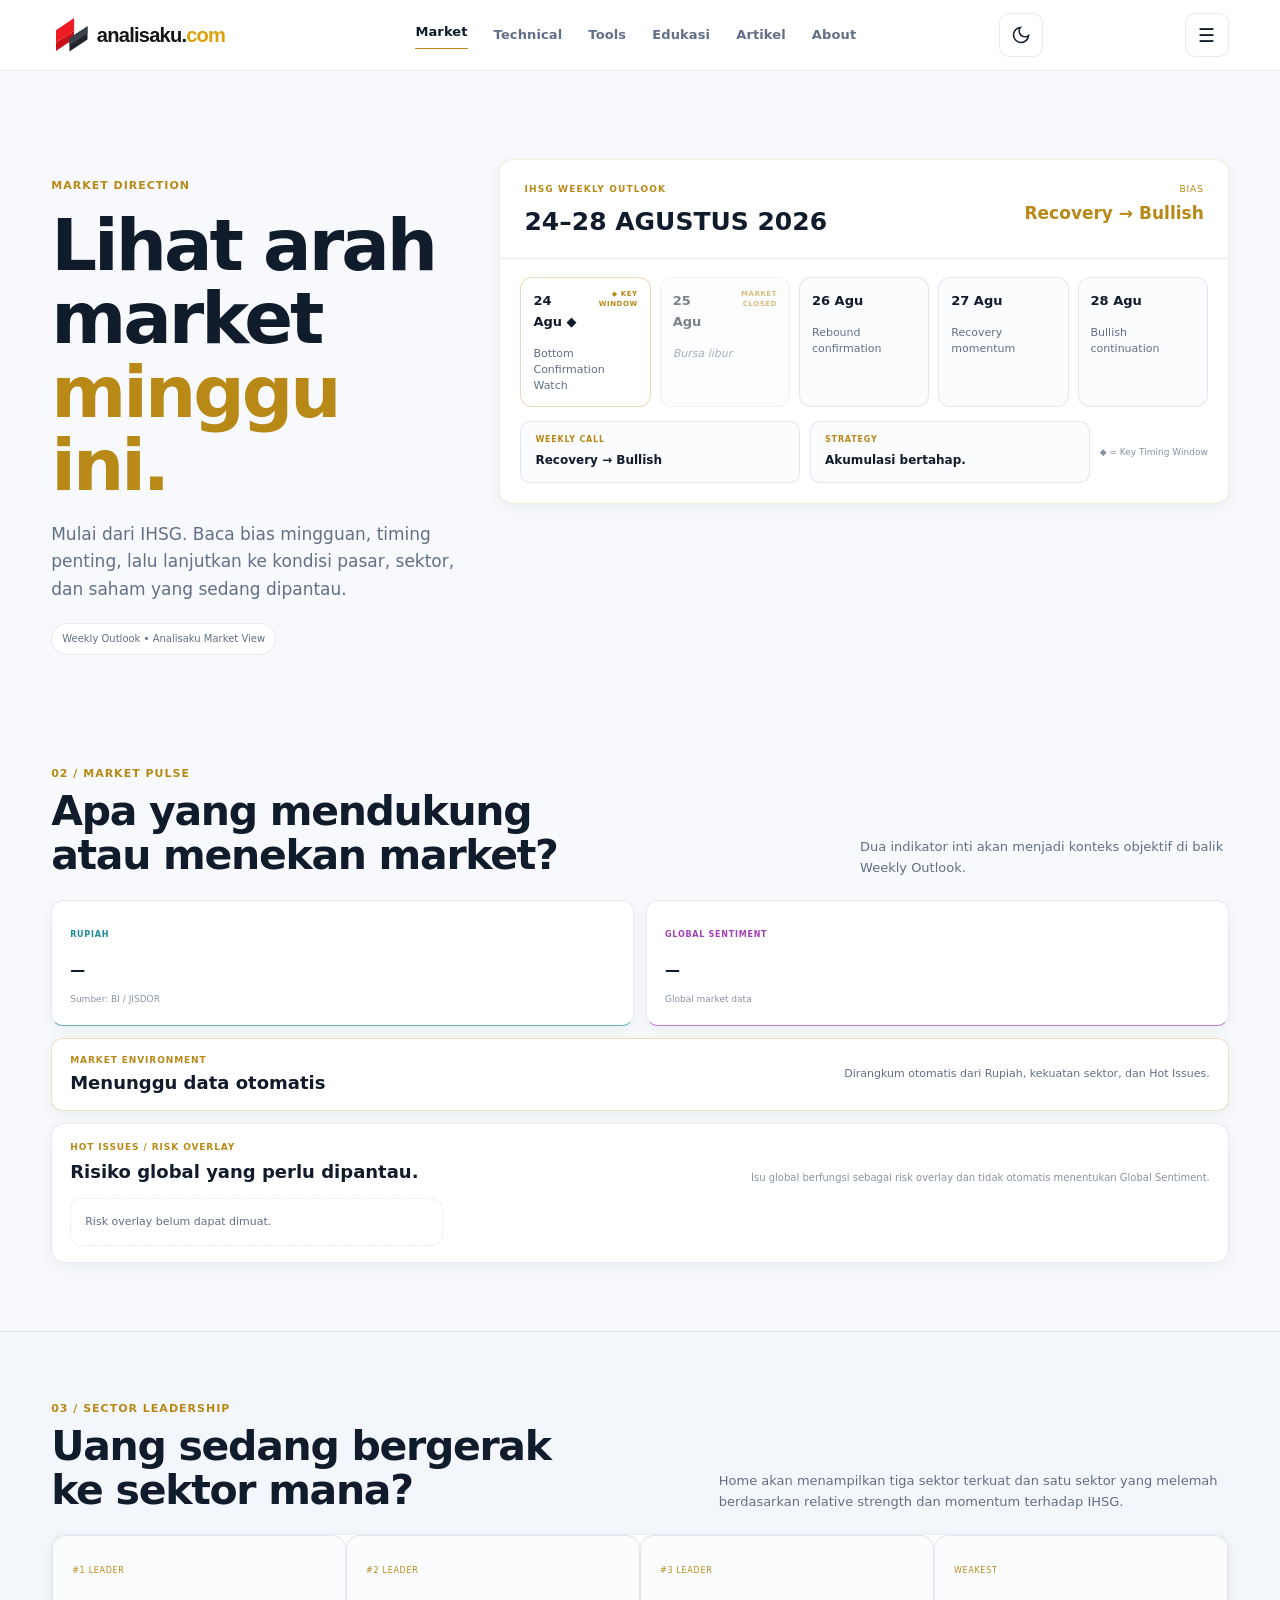
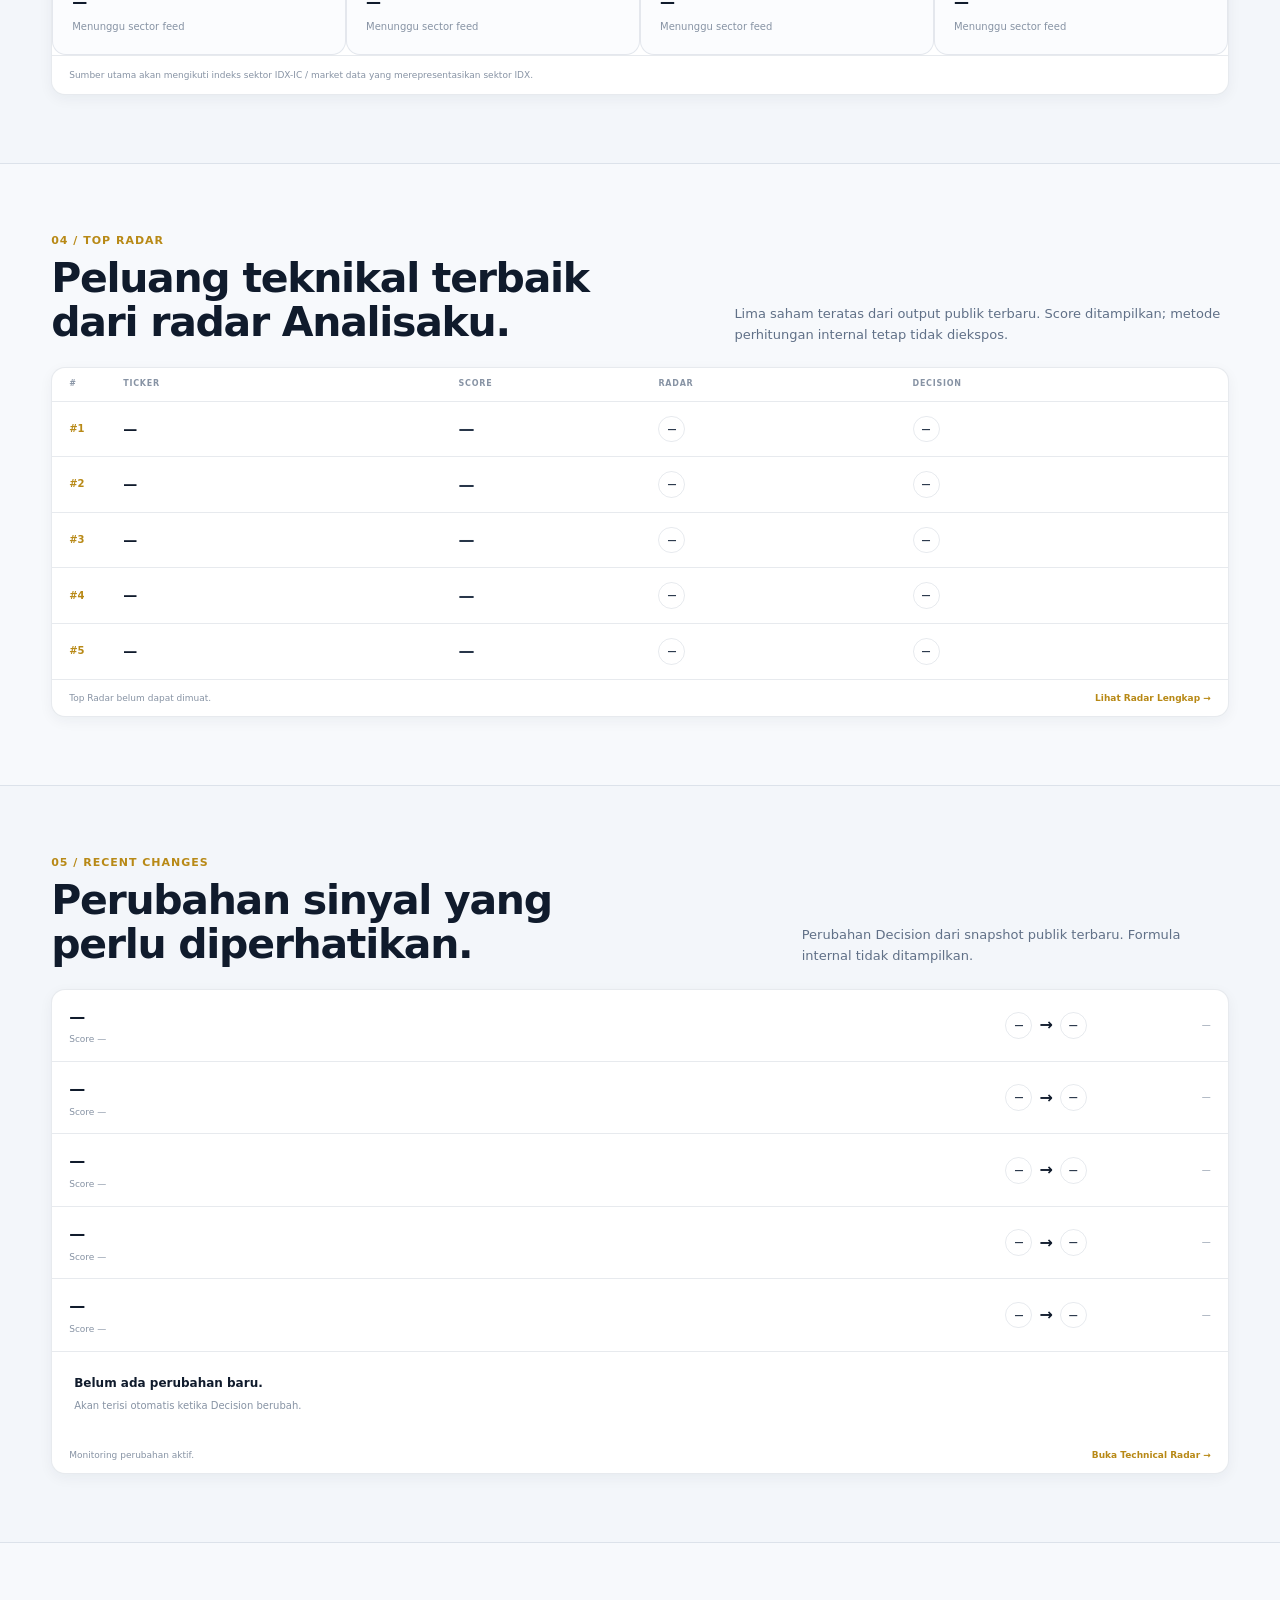
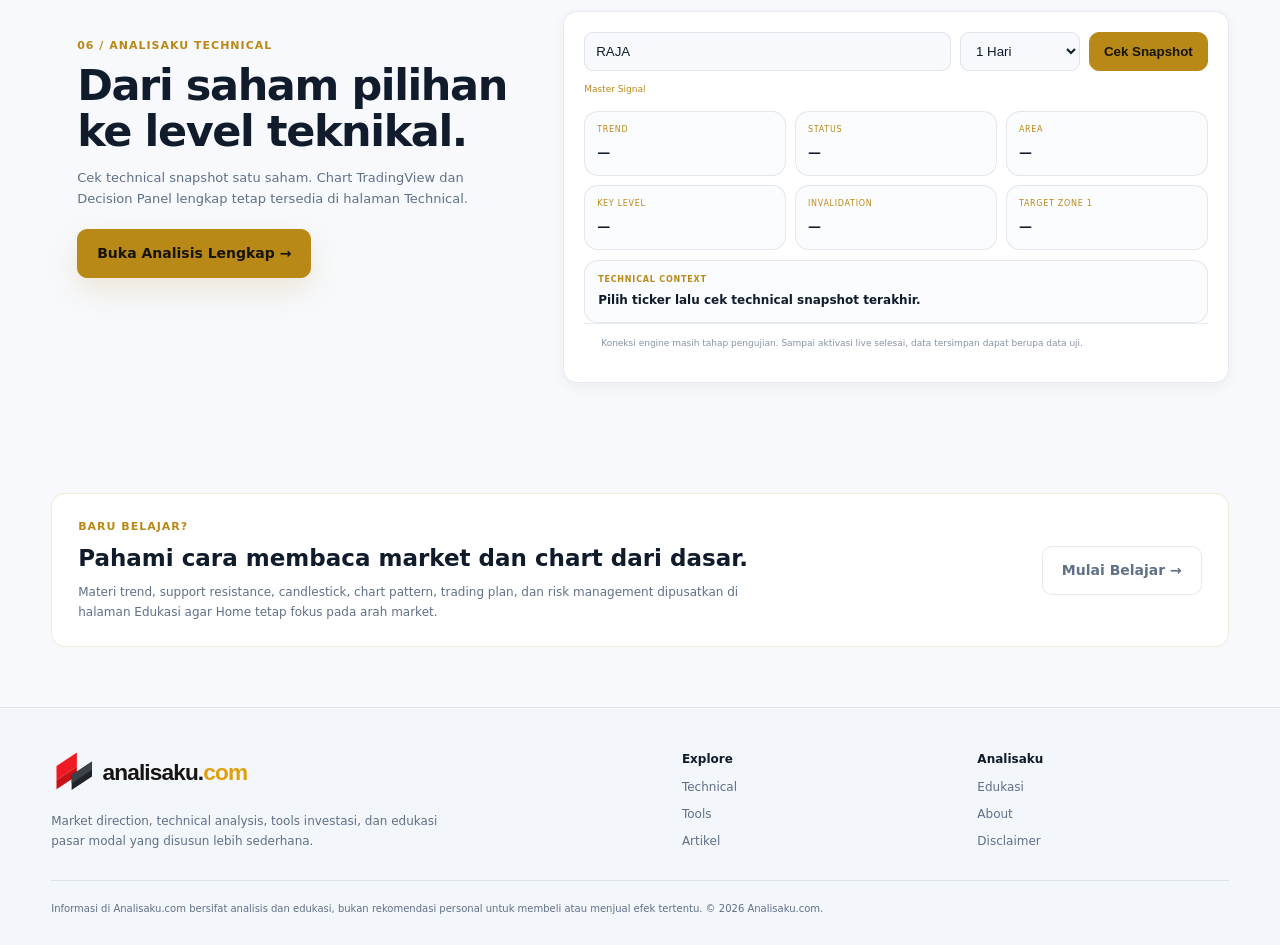
==== commit 0a9d95cb: "Auto-calculate Market Environment from live context" ====
--- a/index.html
+++ b/index.html
@@ -8,7 +8,7 @@
   <title>Analisaku.com | Market Direction & Weekly IHSG Outlook</title>
   <link rel="stylesheet" href="assets/css/style.css">
   <link rel="stylesheet" href="assets/css/theme.css">
-  <link rel="stylesheet" href="assets/css/home-market.css?v=20260822-2238">
+  <link rel="stylesheet" href="assets/css/home-market.css?v=20260822-2248">
   <link rel="stylesheet" href="assets/css/home-radar.css?v=20260814-0720">
   <style>
     @media (min-width:981px){.market-pulse-grid{grid-template-columns:repeat(2,1fr)}}
@@ -71,7 +71,7 @@
         </div>
         <div class="market-environment">
           <div><small>MARKET ENVIRONMENT</small><strong>Menunggu data otomatis</strong></div>
-          <p>Nantinya kondisi diringkas menjadi <b>Constructive</b>, <b>Mixed</b>, atau <b>Defensive</b>.</p>
+          <p>Dirangkum otomatis dari Rupiah, kekuatan sektor, dan Hot Issues.</p>
         </div>
       </div>
     </section>
@@ -184,7 +184,108 @@
     <div class="container footer-note">Informasi di Analisaku.com bersifat analisis dan edukasi, bukan rekomendasi personal untuk membeli atau menjual efek tertentu. © <span id="year"></span> Analisaku.com.</div>
   </footer>
   <script src="assets/js/main.js"></script>
-  <script src="assets/js/home-market.js?v=20260819-1236"></script>
+  <script src="assets/js/home-market.js?v=20260822-2248"></script>
+  <script>
+    (function () {
+      const endpoint = 'https://analisaku-signal.pitizain.workers.dev/market-context';
+
+      function rupiahScore(rupiah) {
+        const status = String(rupiah?.status || '').toUpperCase();
+        if (status === 'STRENGTHENING') return 1;
+        if (status === 'WEAKENING') return -1;
+        if (status === 'STABLE') return 0;
+        return null;
+      }
+
+      function sectorScore(sectorLeadership) {
+        const leaders = Array.isArray(sectorLeadership?.leaders)
+          ? sectorLeadership.leaders.slice(0, 3)
+          : [];
+
+        const changes = leaders
+          .map(item => Number(item?.change))
+          .filter(Number.isFinite);
+
+        if (!changes.length) return null;
+
+        const positiveCount = changes.filter(value => value > 0).length;
+        const average = changes.reduce((sum, value) => sum + value, 0) / changes.length;
+
+        if (positiveCount >= 2 && average > 0) return 1;
+        if (positiveCount === 0 || average < 0) return -1;
+        return 0;
+      }
+
+      function issuesScore(issues) {
+        if (!Array.isArray(issues) || !issues.length) return null;
+
+        const risks = issues.map(item => String(item?.risk || '').toUpperCase());
+        const highCount = risks.filter(risk => risk === 'HIGH').length;
+        const elevatedCount = risks.filter(risk => risk === 'ELEVATED').length;
+
+        if (highCount > 0) return -2;
+        if (elevatedCount >= 2) return -1;
+        return 0;
+      }
+
+      function deriveEnvironment(data) {
+        const scores = [
+          rupiahScore(data?.market_pulse?.rupiah),
+          sectorScore(data?.sector_leadership),
+          issuesScore(data?.hot_issues)
+        ].filter(value => value !== null);
+
+        if (scores.length < 2) return null;
+
+        const total = scores.reduce((sum, value) => sum + value, 0);
+
+        if (total >= 2) return 'CONSTRUCTIVE';
+        if (total >= 0) return 'NEUTRAL';
+        if (total === -1) return 'CAUTIOUS';
+        return 'RISK OFF';
+      }
+
+      function applyEnvironment(status) {
+        if (!status) return;
+
+        const box = document.querySelector('.market-environment');
+        if (!box) return;
+
+        const strong = box.querySelector('strong');
+        const detail = box.querySelector('p');
+
+        const descriptions = {
+          CONSTRUCTIVE: 'Rupiah dan kekuatan sektor relatif mendukung, sementara risiko Hot Issues masih terkendali.',
+          NEUTRAL: 'Sinyal Rupiah, sektor, dan Hot Issues masih bercampur. Seleksi saham tetap menjadi prioritas.',
+          CAUTIOUS: 'Tekanan dari Rupiah, sektor, atau Hot Issues mulai meningkat. Perketat seleksi saham dan pengelolaan risiko.',
+          'RISK OFF': 'Tekanan pasar sedang dominan. Prioritaskan perlindungan modal dan hindari mengejar harga.'
+        };
+
+        if (strong) strong.textContent = status;
+        if (detail) detail.textContent = descriptions[status] || descriptions.NEUTRAL;
+
+        box.dataset.environment = status;
+        box.dataset.environmentSource = 'AUTO_RUPIAH_SECTOR_HOT_ISSUES';
+      }
+
+      async function refreshAutoEnvironment() {
+        try {
+          const response = await fetch(endpoint, { cache: 'no-store' });
+          if (!response.ok) return;
+
+          const data = await response.json();
+          const status = deriveEnvironment(data);
+          applyEnvironment(status);
+        } catch (error) {
+          /* Keep the existing market-context value if auto calculation cannot run. */
+        }
+      }
+
+      window.addEventListener('load', function () {
+        setTimeout(refreshAutoEnvironment, 1200);
+      });
+    })();
+  </script>
   <script src="assets/js/home-radar-lite.js?v=20260814-0720"></script>
 </body>
 </html>
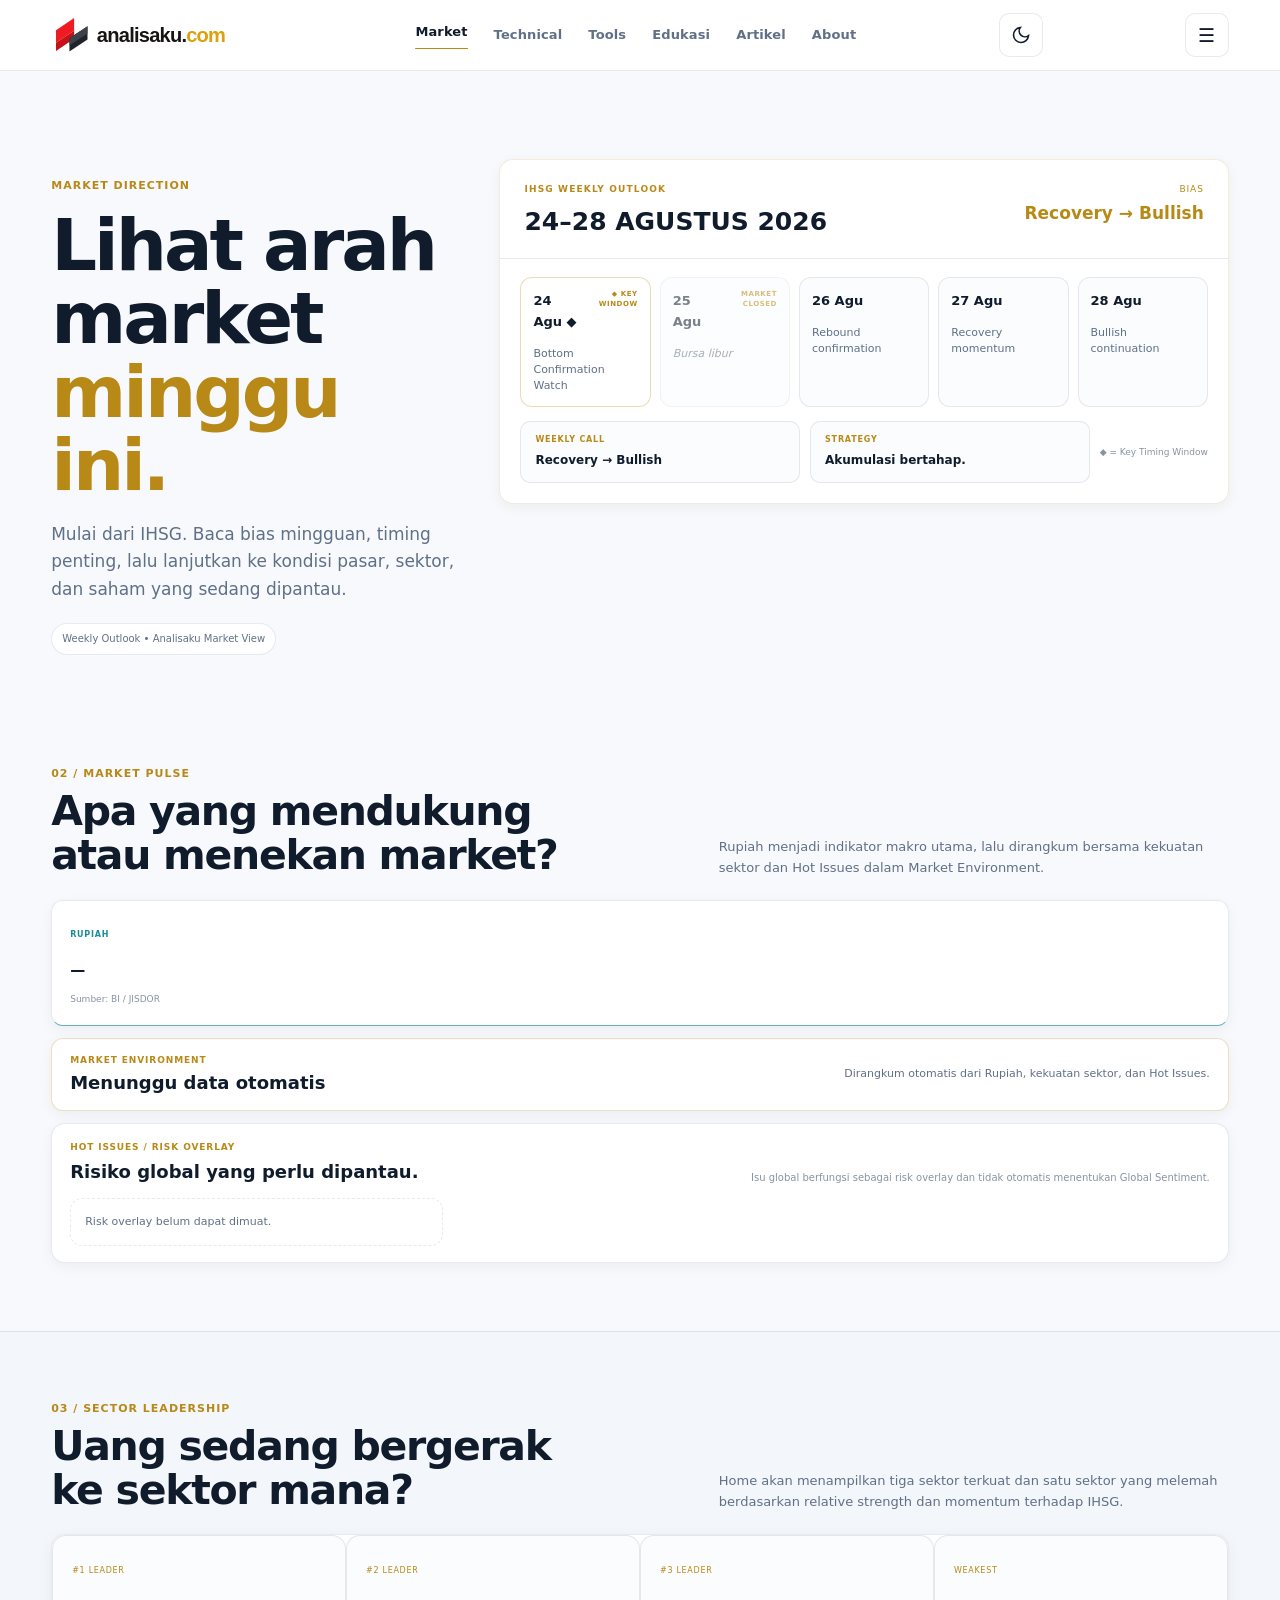
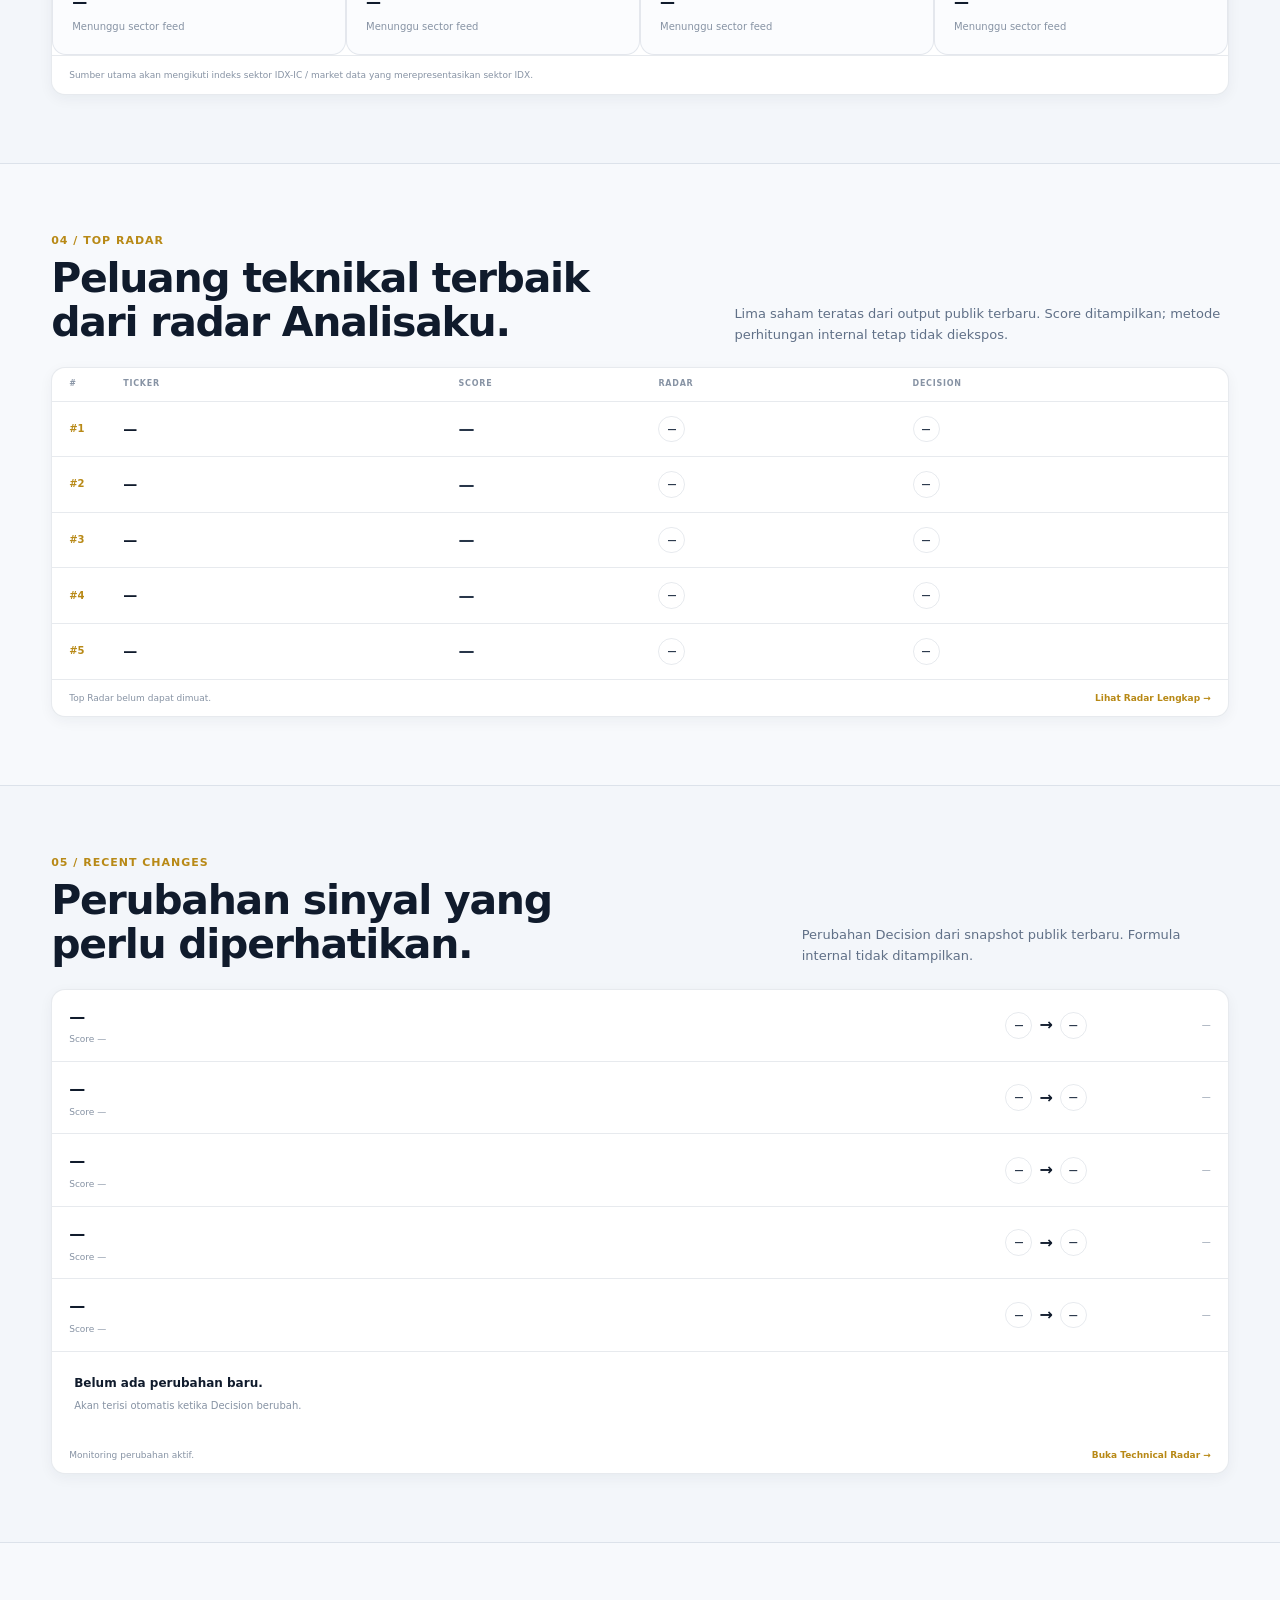
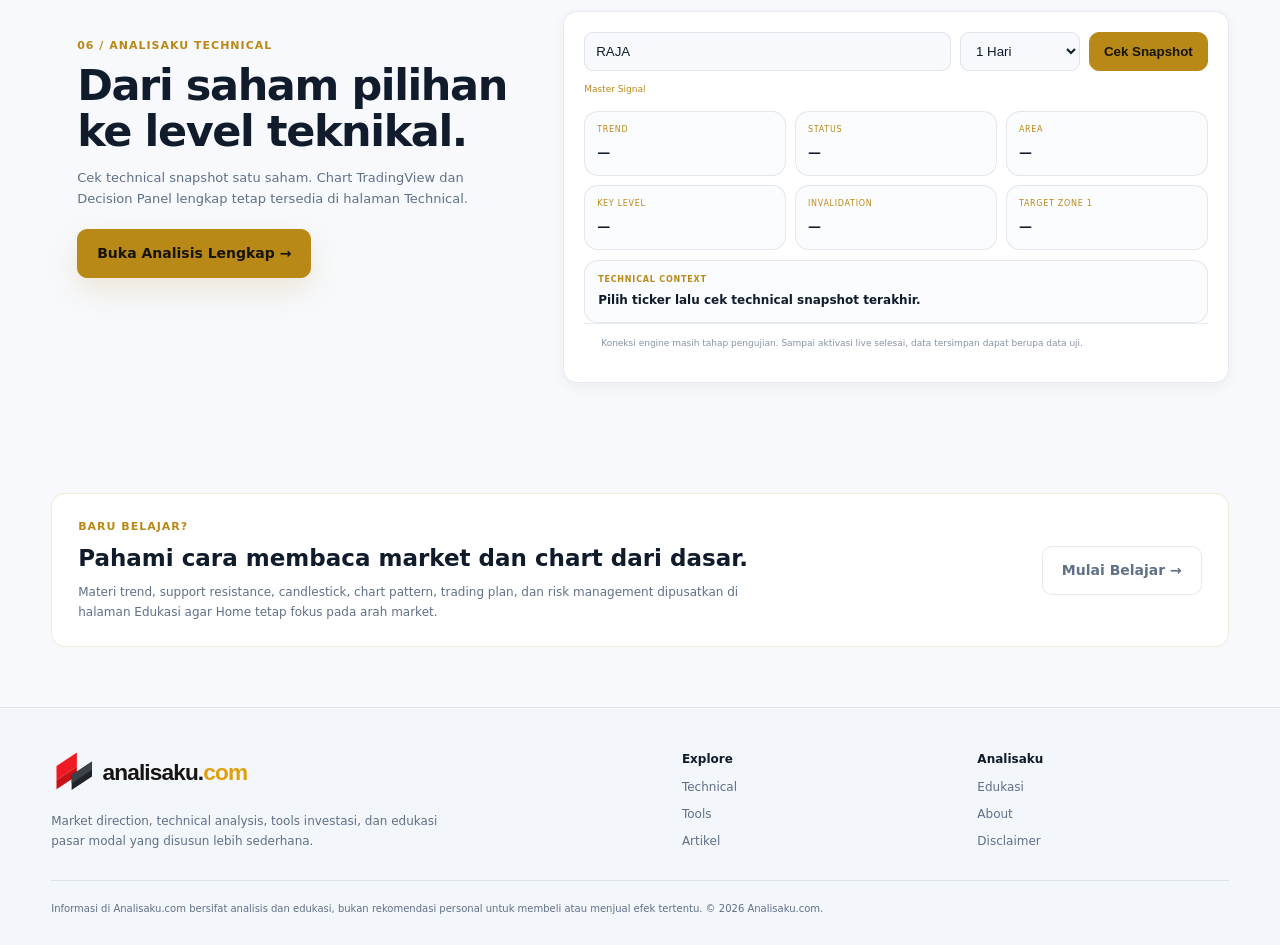
==== commit e4b47ce2: "Remove Global Sentiment from homepage" ====
--- a/index.html
+++ b/index.html
@@ -11,7 +11,7 @@
   <link rel="stylesheet" href="assets/css/home-market.css?v=20260822-2248">
   <link rel="stylesheet" href="assets/css/home-radar.css?v=20260814-0720">
   <style>
-    @media (min-width:981px){.market-pulse-grid{grid-template-columns:repeat(2,1fr)}}
+    @media (min-width:981px){.market-pulse-grid{grid-template-columns:1fr}}
     .market-environment>div{display:grid!important;grid-template-columns:1fr!important;gap:6px!important;align-items:start!important;min-width:220px!important}
     .market-environment small{display:block!important;line-height:1.25!important;margin:0!important;white-space:nowrap!important}
     .market-environment strong{display:block!important;line-height:1.2!important;margin:0!important;white-space:normal!important}
@@ -63,11 +63,10 @@
       <div class="container">
         <div class="mc-section-head">
           <div><div class="kicker">02 / MARKET PULSE</div><h2>Apa yang mendukung atau menekan market?</h2></div>
-          <p>Dua indikator inti akan menjadi konteks objektif di balik Weekly Outlook.</p>
+          <p>Rupiah menjadi indikator makro utama, lalu dirangkum bersama kekuatan sektor dan Hot Issues dalam Market Environment.</p>
         </div>
         <div class="market-pulse-grid">
           <article class="pulse-card pending"><small>RUPIAH</small><strong>—</strong><span>Sumber: BI / JISDOR</span></article>
-          <article class="pulse-card pending"><small>GLOBAL SENTIMENT</small><strong>—</strong><span>Global market data</span></article>
         </div>
         <div class="market-environment">
           <div><small>MARKET ENVIRONMENT</small><strong>Menunggu data otomatis</strong></div>
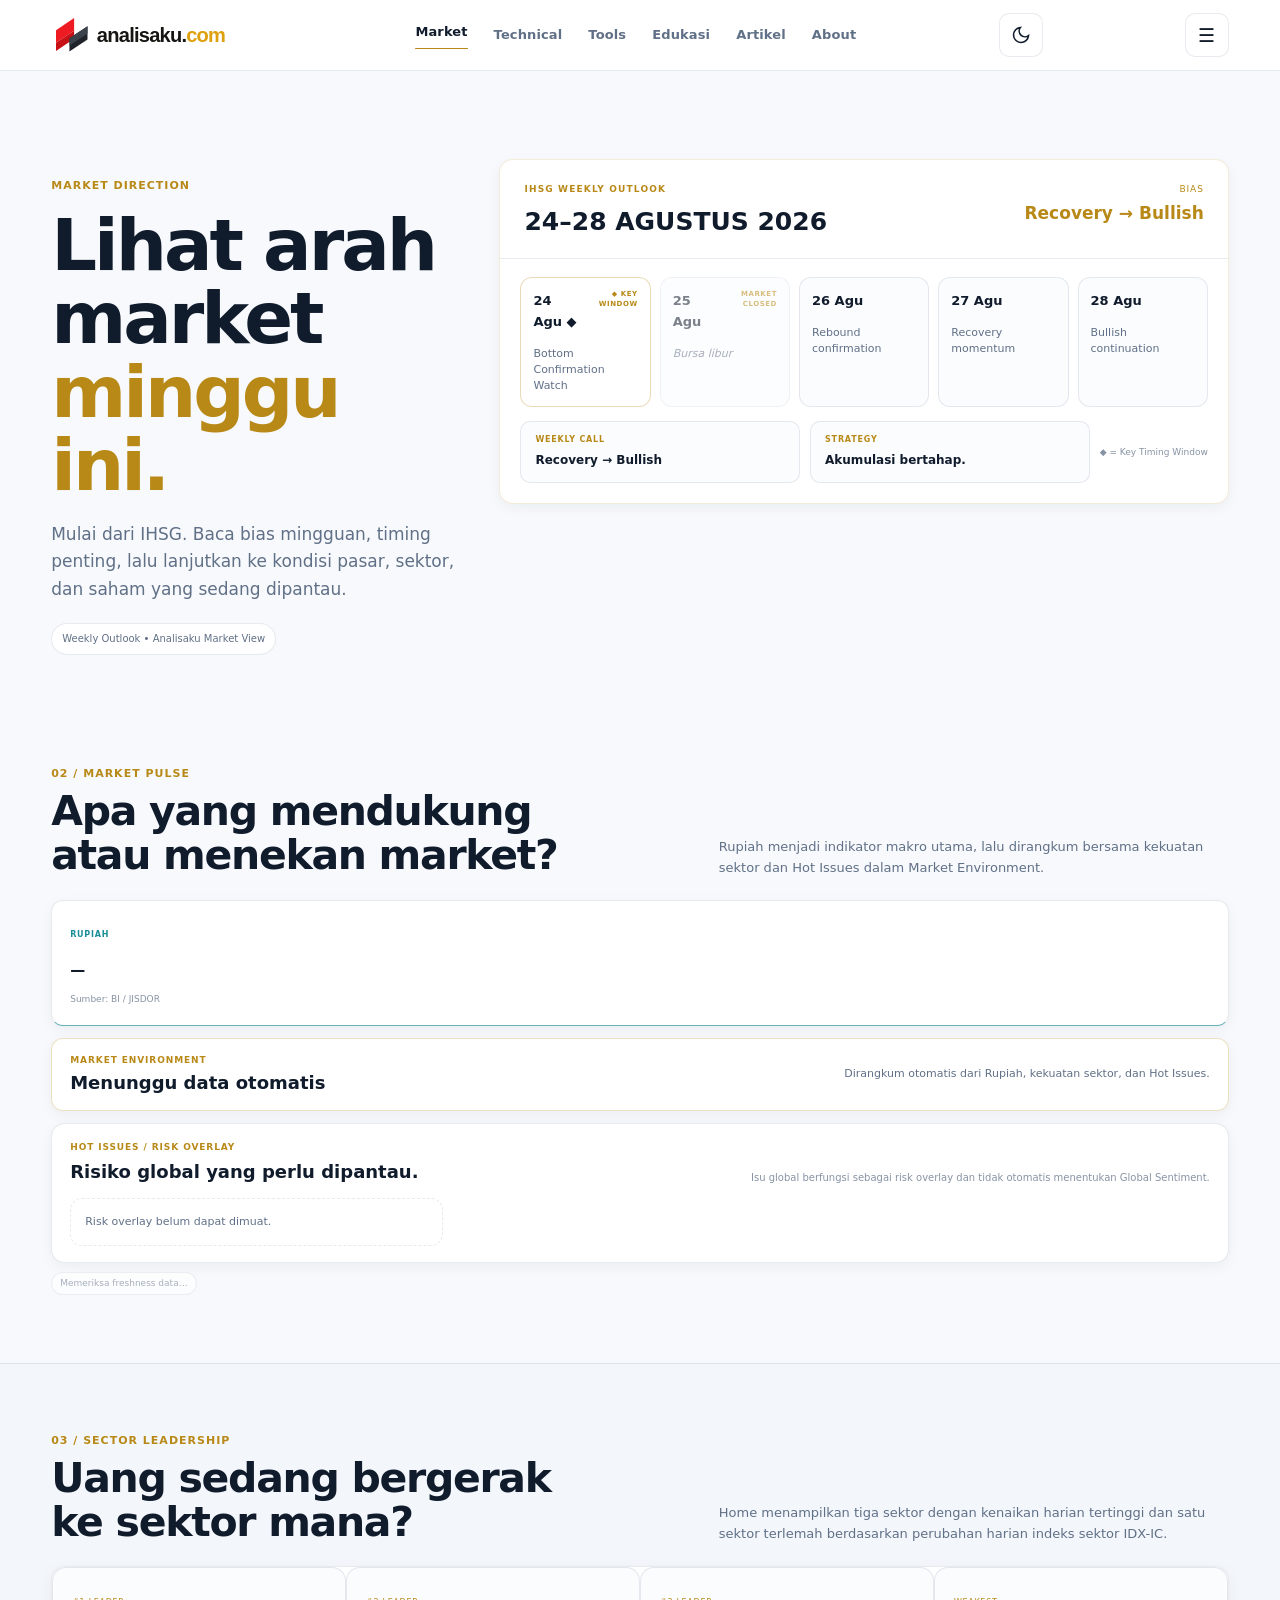
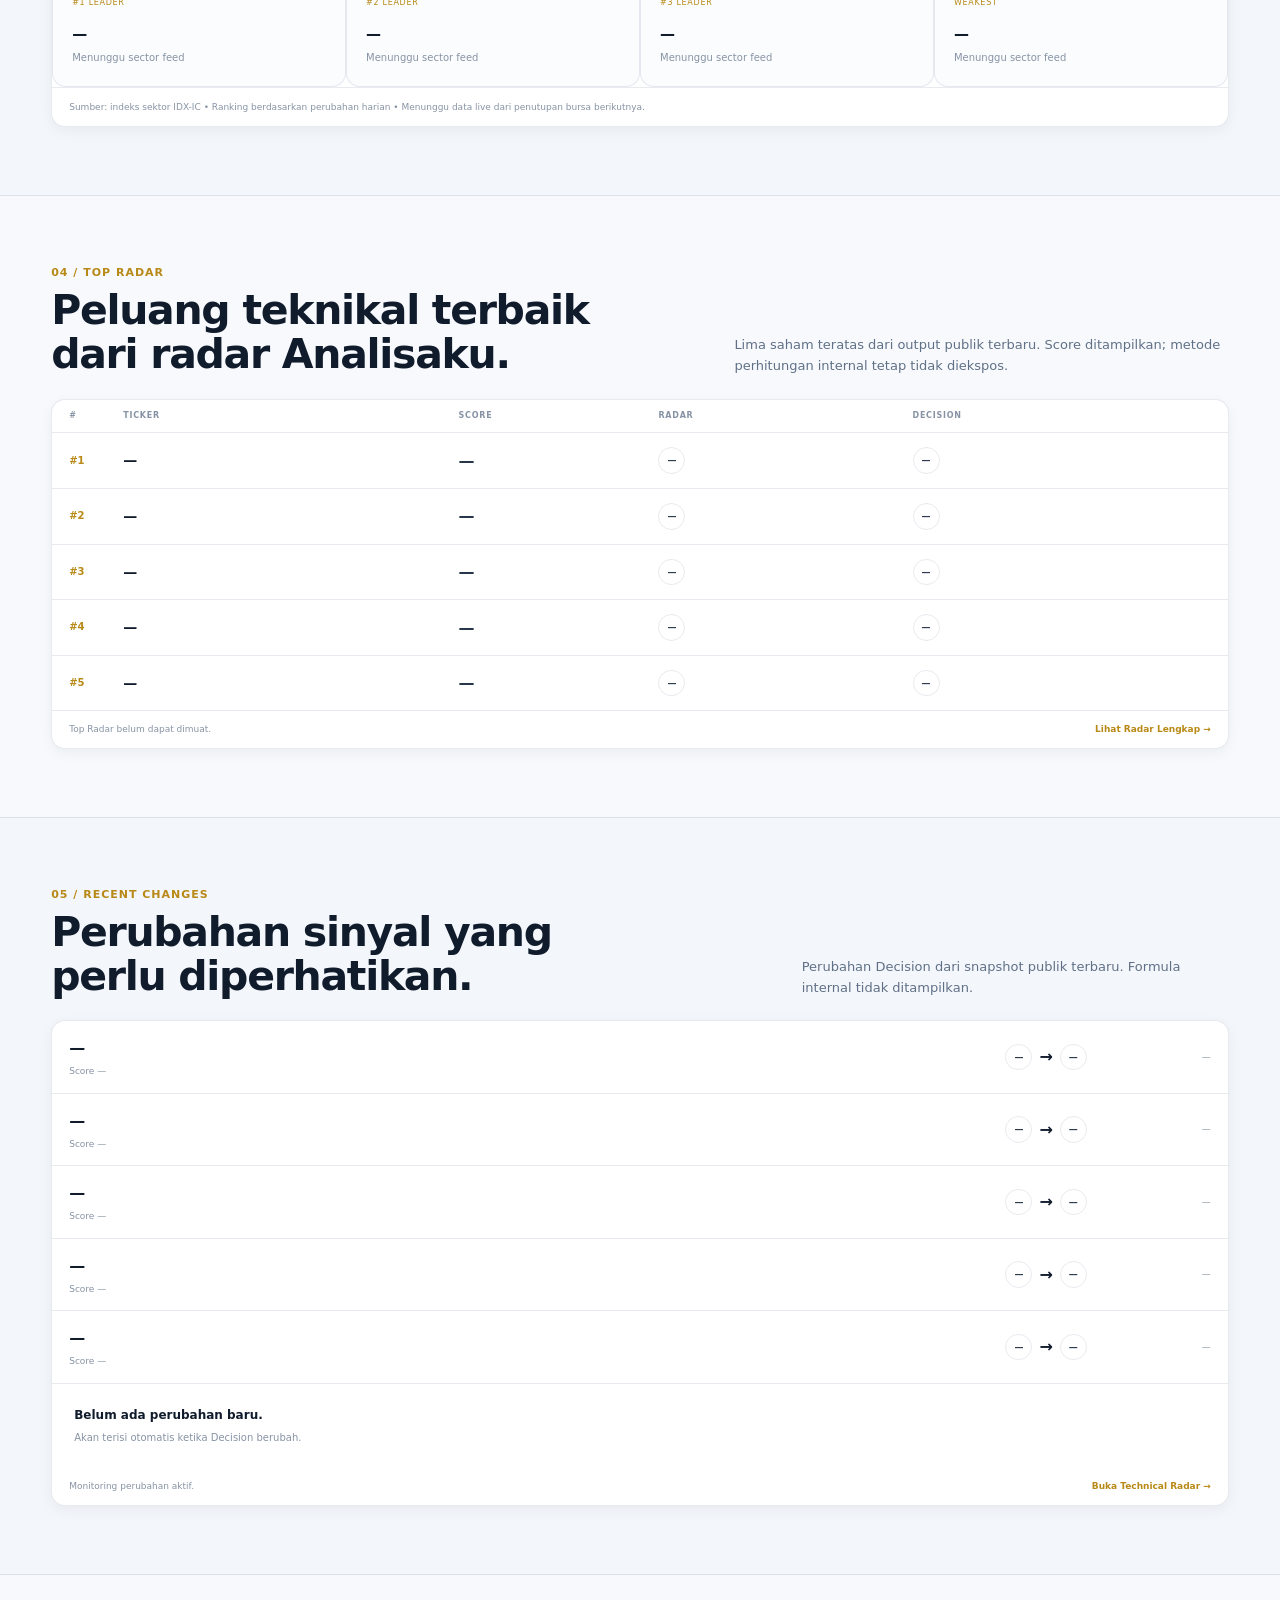
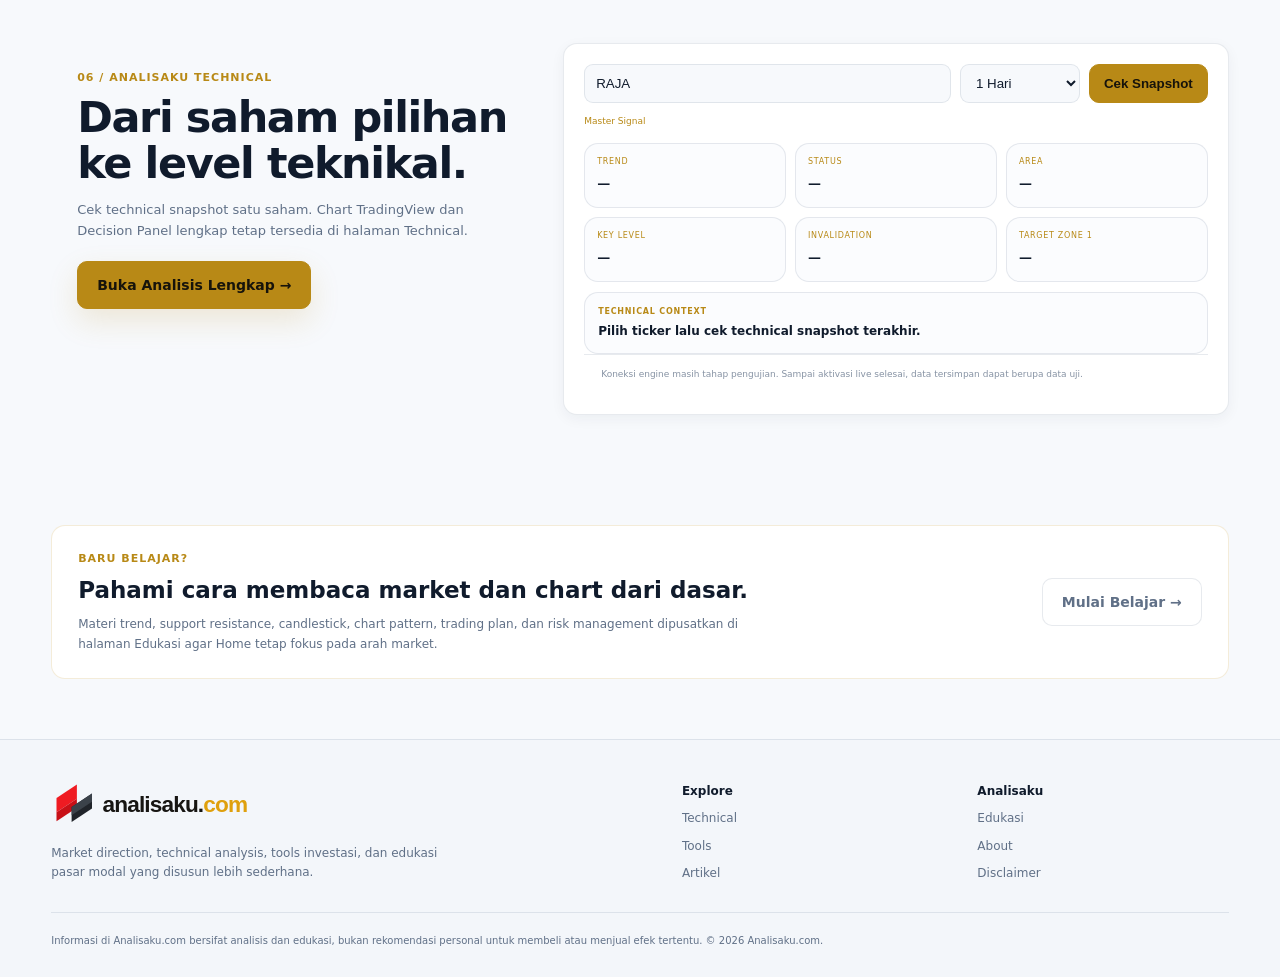
==== commit bd38d672: "Add Market Context freshness and correct sector methodology" ====
--- a/index.html
+++ b/index.html
@@ -8,7 +8,7 @@
   <title>Analisaku.com | Market Direction & Weekly IHSG Outlook</title>
   <link rel="stylesheet" href="assets/css/style.css">
   <link rel="stylesheet" href="assets/css/theme.css">
-  <link rel="stylesheet" href="assets/css/home-market.css?v=20260822-2248">
+  <link rel="stylesheet" href="assets/css/home-market.css?v=20260822-2325">
   <link rel="stylesheet" href="assets/css/home-radar.css?v=20260814-0720">
   <style>
     @media (min-width:981px){.market-pulse-grid{grid-template-columns:1fr}}
@@ -16,6 +16,11 @@
     .market-environment small{display:block!important;line-height:1.25!important;margin:0!important;white-space:nowrap!important}
     .market-environment strong{display:block!important;line-height:1.2!important;margin:0!important;white-space:normal!important}
     .market-environment p{margin:0!important}
+    .market-freshness{display:flex;gap:7px;flex-wrap:wrap;margin-top:9px}
+    .market-freshness span{border:1px solid var(--line);border-radius:999px;background:var(--surface);padding:5px 8px;font-size:9px;color:var(--muted2);line-height:1.2}
+    .market-freshness .is-delayed{border-color:color-mix(in srgb,var(--gold) 38%,var(--line));color:var(--gold)}
+    .market-freshness .is-waiting{opacity:.72}
+    .pulse-card[data-freshness="delayed"],.sector-shell[data-freshness="delayed"]{border-color:color-mix(in srgb,var(--gold) 38%,var(--line))}
     @media (max-width:640px){.market-environment>div{min-width:0!important;width:100%!important}.market-environment strong{white-space:normal!important}}
   </style>
 </head>
@@ -72,6 +77,9 @@
           <div><small>MARKET ENVIRONMENT</small><strong>Menunggu data otomatis</strong></div>
           <p>Dirangkum otomatis dari Rupiah, kekuatan sektor, dan Hot Issues.</p>
         </div>
+        <div class="market-freshness" id="marketFreshness" aria-label="Status pembaruan Market Context">
+          <span class="is-waiting">Memeriksa freshness data…</span>
+        </div>
       </div>
     </section>
 
@@ -79,7 +87,7 @@
       <div class="container">
         <div class="mc-section-head">
           <div><div class="kicker">03 / SECTOR LEADERSHIP</div><h2>Uang sedang bergerak ke sektor mana?</h2></div>
-          <p>Home akan menampilkan tiga sektor terkuat dan satu sektor yang melemah berdasarkan relative strength dan momentum terhadap IHSG.</p>
+          <p>Home menampilkan tiga sektor dengan kenaikan harian tertinggi dan satu sektor terlemah berdasarkan perubahan harian indeks sektor IDX-IC.</p>
         </div>
         <div class="sector-shell">
           <div class="sector-list">
@@ -88,7 +96,7 @@
             <div class="sector-item"><small>#3 LEADER</small><strong>—</strong><span>Menunggu sector feed</span></div>
             <div class="sector-item"><small>WEAKEST</small><strong>—</strong><span>Menunggu sector feed</span></div>
           </div>
-          <div class="data-note">Sumber utama akan mengikuti indeks sektor IDX-IC / market data yang merepresentasikan sektor IDX.</div>
+          <div class="data-note">Sumber: indeks sektor IDX-IC • Ranking berdasarkan perubahan harian • Menunggu data live dari penutupan bursa berikutnya.</div>
         </div>
       </div>
     </section>
@@ -183,108 +191,8 @@
     <div class="container footer-note">Informasi di Analisaku.com bersifat analisis dan edukasi, bukan rekomendasi personal untuk membeli atau menjual efek tertentu. © <span id="year"></span> Analisaku.com.</div>
   </footer>
   <script src="assets/js/main.js"></script>
-  <script src="assets/js/home-market.js?v=20260822-2248"></script>
-  <script>
-    (function () {
-      const endpoint = 'https://analisaku-signal.pitizain.workers.dev/market-context';
-
-      function rupiahScore(rupiah) {
-        const status = String(rupiah?.status || '').toUpperCase();
-        if (status === 'STRENGTHENING') return 1;
-        if (status === 'WEAKENING') return -1;
-        if (status === 'STABLE') return 0;
-        return null;
-      }
-
-      function sectorScore(sectorLeadership) {
-        const leaders = Array.isArray(sectorLeadership?.leaders)
-          ? sectorLeadership.leaders.slice(0, 3)
-          : [];
-
-        const changes = leaders
-          .map(item => Number(item?.change))
-          .filter(Number.isFinite);
-
-        if (!changes.length) return null;
-
-        const positiveCount = changes.filter(value => value > 0).length;
-        const average = changes.reduce((sum, value) => sum + value, 0) / changes.length;
-
-        if (positiveCount >= 2 && average > 0) return 1;
-        if (positiveCount === 0 || average < 0) return -1;
-        return 0;
-      }
-
-      function issuesScore(issues) {
-        if (!Array.isArray(issues) || !issues.length) return null;
-
-        const risks = issues.map(item => String(item?.risk || '').toUpperCase());
-        const highCount = risks.filter(risk => risk === 'HIGH').length;
-        const elevatedCount = risks.filter(risk => risk === 'ELEVATED').length;
-
-        if (highCount > 0) return -2;
-        if (elevatedCount >= 2) return -1;
-        return 0;
-      }
-
-      function deriveEnvironment(data) {
-        const scores = [
-          rupiahScore(data?.market_pulse?.rupiah),
-          sectorScore(data?.sector_leadership),
-          issuesScore(data?.hot_issues)
-        ].filter(value => value !== null);
-
-        if (scores.length < 2) return null;
-
-        const total = scores.reduce((sum, value) => sum + value, 0);
-
-        if (total >= 2) return 'CONSTRUCTIVE';
-        if (total >= 0) return 'NEUTRAL';
-        if (total === -1) return 'CAUTIOUS';
-        return 'RISK OFF';
-      }
-
-      function applyEnvironment(status) {
-        if (!status) return;
-
-        const box = document.querySelector('.market-environment');
-        if (!box) return;
-
-        const strong = box.querySelector('strong');
-        const detail = box.querySelector('p');
-
-        const descriptions = {
-          CONSTRUCTIVE: 'Rupiah dan kekuatan sektor relatif mendukung, sementara risiko Hot Issues masih terkendali.',
-          NEUTRAL: 'Sinyal Rupiah, sektor, dan Hot Issues masih bercampur. Seleksi saham tetap menjadi prioritas.',
-          CAUTIOUS: 'Tekanan dari Rupiah, sektor, atau Hot Issues mulai meningkat. Perketat seleksi saham dan pengelolaan risiko.',
-          'RISK OFF': 'Tekanan pasar sedang dominan. Prioritaskan perlindungan modal dan hindari mengejar harga.'
-        };
-
-        if (strong) strong.textContent = status;
-        if (detail) detail.textContent = descriptions[status] || descriptions.NEUTRAL;
-
-        box.dataset.environment = status;
-        box.dataset.environmentSource = 'AUTO_RUPIAH_SECTOR_HOT_ISSUES';
-      }
-
-      async function refreshAutoEnvironment() {
-        try {
-          const response = await fetch(endpoint, { cache: 'no-store' });
-          if (!response.ok) return;
-
-          const data = await response.json();
-          const status = deriveEnvironment(data);
-          applyEnvironment(status);
-        } catch (error) {
-          /* Keep the existing market-context value if auto calculation cannot run. */
-        }
-      }
-
-      window.addEventListener('load', function () {
-        setTimeout(refreshAutoEnvironment, 1200);
-      });
-    })();
-  </script>
+  <script src="assets/js/home-market.js?v=20260822-2258"></script>
+  <script src="assets/js/market-context-freshness.js?v=20260822-2325"></script>
   <script src="assets/js/home-radar-lite.js?v=20260814-0720"></script>
 </body>
 </html>
--- a/assets/css/home-market.css
+++ b/assets/css/home-market.css
@@ -23,7 +23,9 @@
 .weekly-foot{display:grid;grid-template-columns:1fr 1fr auto;gap:10px;padding:0 20px 20px}.weekly-foot>div{border:1px solid var(--line);border-radius:12px;padding:12px 14px;background:color-mix(in srgb,var(--surface2) 76%,transparent)}.weekly-foot small{display:block;color:var(--muted2);font-size:8px;font-weight:850;letter-spacing:.8px;text-transform:uppercase}.weekly-foot strong{display:block;font-size:12px;margin-top:4px}.weekly-legend{align-self:center;color:var(--muted2);font-size:9px;white-space:nowrap}.mc-empty{padding:24px;color:var(--muted);font-size:12px}
 
 .mc-section-head{display:flex;justify-content:space-between;gap:30px;align-items:end;margin-bottom:22px}.mc-section-head h2{font-size:clamp(28px,3.5vw,41px);line-height:1.08;letter-spacing:-1.3px;margin-top:6px}.mc-section-head p{max-width:510px;color:var(--muted);font-size:13px}
-.market-pulse-grid{display:grid;grid-template-columns:repeat(4,1fr);gap:12px}.pulse-card{border:1px solid var(--line);border-radius:16px;background:var(--surface);padding:17px;min-height:118px}.pulse-card small{font-size:9px;color:var(--muted2);letter-spacing:.7px}.pulse-card strong{display:block;font-size:16px;margin:15px 0 4px}.pulse-card span{font-size:10px;color:var(--muted2)}.pulse-card.pending strong{color:var(--muted2)}
+.market-pulse-grid{display:grid;grid-template-columns:1fr;gap:12px}
+#market-pulse .market-pulse-grid>.pulse-card:not(:first-child){display:none!important}
+.pulse-card{border:1px solid var(--line);border-radius:16px;background:var(--surface);padding:17px;min-height:118px}.pulse-card small{font-size:9px;color:var(--muted2);letter-spacing:.7px}.pulse-card strong{display:block;font-size:16px;margin:15px 0 4px}.pulse-card span{font-size:10px;color:var(--muted2)}.pulse-card.pending strong{color:var(--muted2)}
 .market-environment{margin-top:12px;border:1px solid color-mix(in srgb,var(--gold) 28%,var(--line));border-radius:16px;background:color-mix(in srgb,var(--gold) 5%,var(--surface));padding:16px 18px;display:flex;align-items:center;justify-content:space-between;gap:20px}
 .market-environment>div{display:flex;align-items:baseline;gap:12px;flex-wrap:wrap;min-width:0}
 .market-environment small{display:block;font-size:9px;color:var(--gold);font-weight:850;letter-spacing:.9px;line-height:1.35;white-space:nowrap}
@@ -40,5 +42,5 @@
 
 .education-teaser{padding:42px 0 60px}.education-box{border:1px solid var(--line);border-radius:19px;background:var(--surface);padding:24px 26px;display:flex;justify-content:space-between;align-items:center;gap:24px}.education-box h3{font-size:23px;margin:4px 0 6px}.education-box p{font-size:12px;color:var(--muted);max-width:700px}
 
-@media(max-width:980px){.mc-hero-grid,.technical-layout{grid-template-columns:1fr}.mc-hero-copy{padding-top:0}.weekly-days{grid-template-columns:repeat(3,1fr)}.market-pulse-grid,.sector-list{grid-template-columns:repeat(2,1fr)}.sector-item{border-bottom:1px solid var(--line)}.sector-item:nth-child(2){border-right:none}.weekly-foot{grid-template-columns:1fr 1fr}.weekly-legend{grid-column:1/-1}.market-environment{align-items:flex-start}.market-environment p{text-align:left}}
+@media(max-width:980px){.mc-hero-grid,.technical-layout{grid-template-columns:1fr}.mc-hero-copy{padding-top:0}.weekly-days{grid-template-columns:repeat(3,1fr)}.market-pulse-grid{grid-template-columns:1fr}.sector-list{grid-template-columns:repeat(2,1fr)}.sector-item{border-bottom:1px solid var(--line)}.sector-item:nth-child(2){border-right:none}.weekly-foot{grid-template-columns:1fr 1fr}.weekly-legend{grid-column:1/-1}.market-environment{align-items:flex-start}.market-environment p{text-align:left}}
 @media(max-width:640px){.mc-hero{padding:66px 0 28px}.mc-hero-copy h1{font-size:42px;letter-spacing:-2px}.weekly-head,.mc-section-head,.market-environment,.education-box{flex-direction:column;align-items:flex-start}.weekly-bias{text-align:left}.weekly-days{grid-template-columns:1fr;padding:14px}.weekly-day{min-height:auto}.weekly-foot{grid-template-columns:1fr;padding:0 14px 14px}.market-pulse-grid,.sector-list{grid-template-columns:1fr}.sector-item{border-right:none!important}.watchlist-head,.watchlist-row{grid-template-columns:1fr .85fr .9fr;padding-left:13px;padding-right:13px}.hq-controls{grid-template-columns:1fr 92px}.hq-controls button{grid-column:1/-1}.hq-grid{grid-template-columns:repeat(2,1fr)}.home-market .section{padding:44px 0}.education-teaser{padding:30px 0 44px}.market-environment>div{flex-direction:column;align-items:flex-start;gap:4px}.market-environment strong{font-size:17px;white-space:normal}}
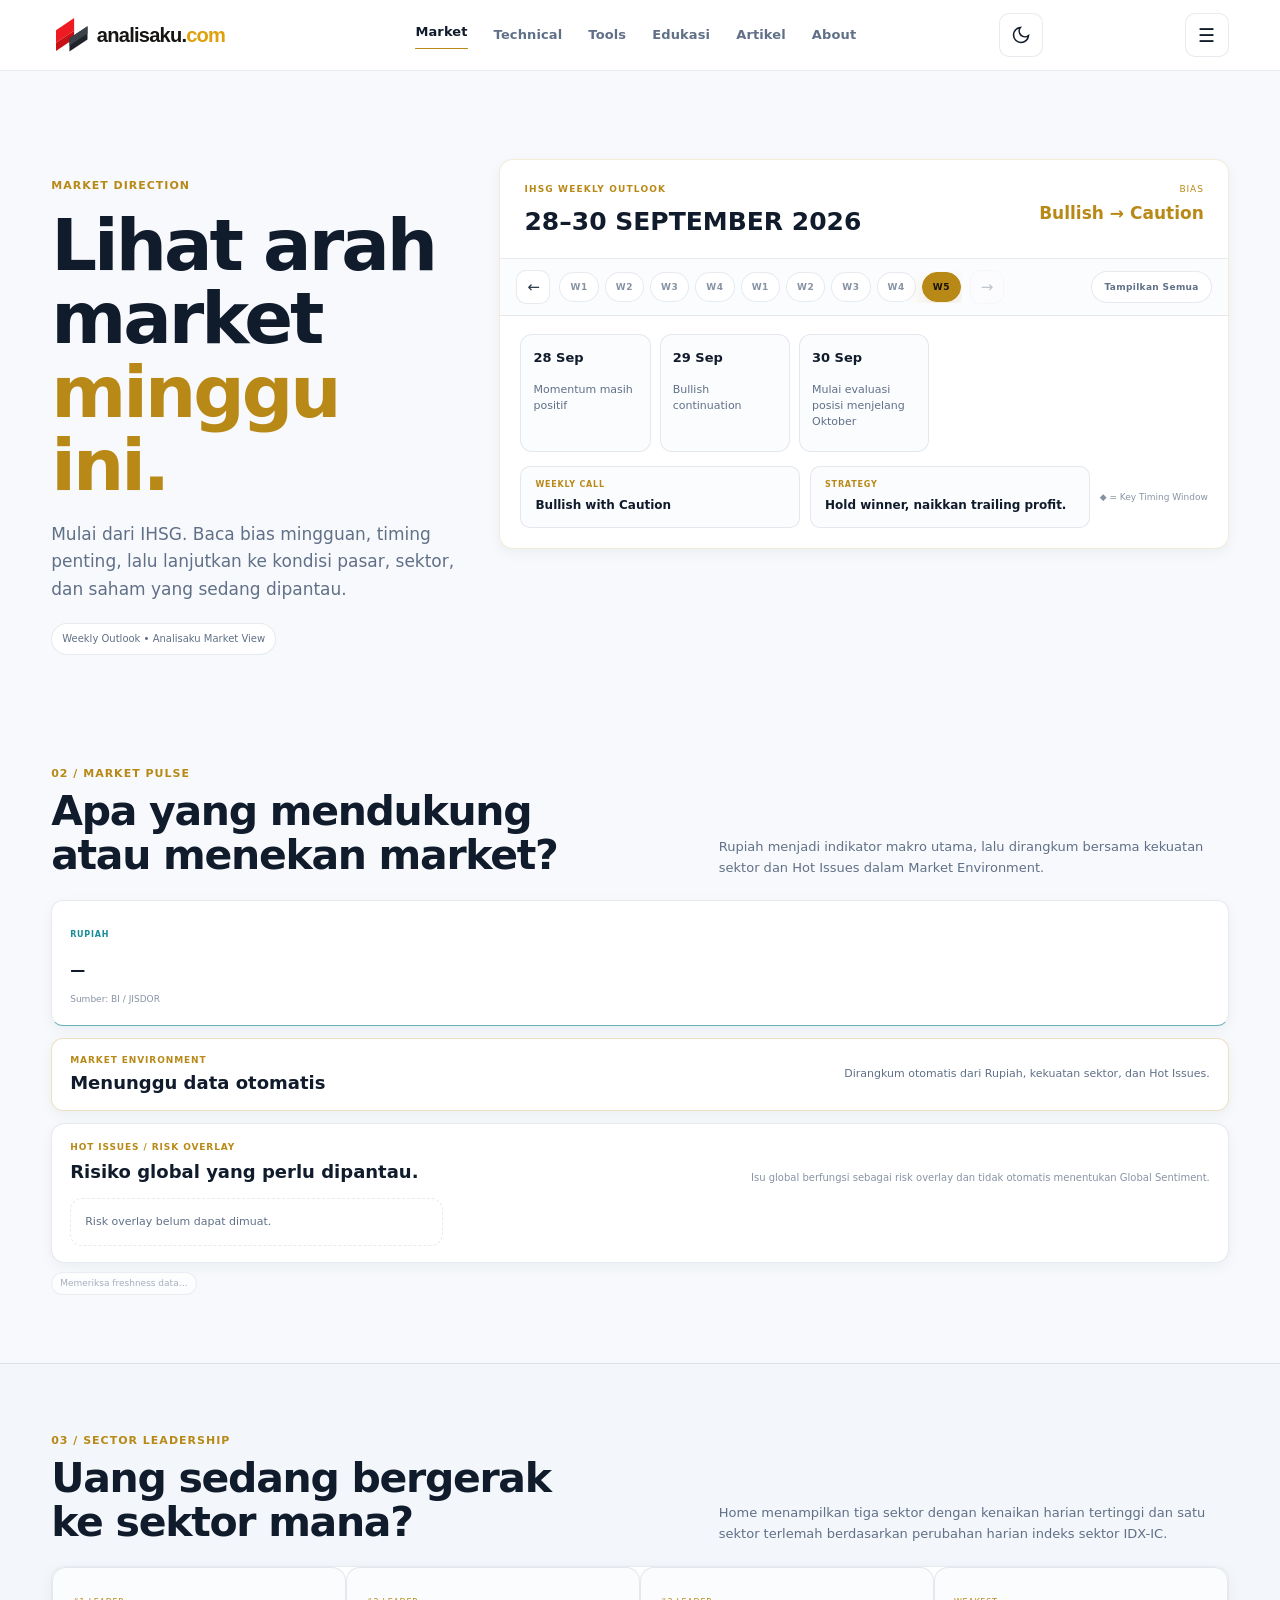
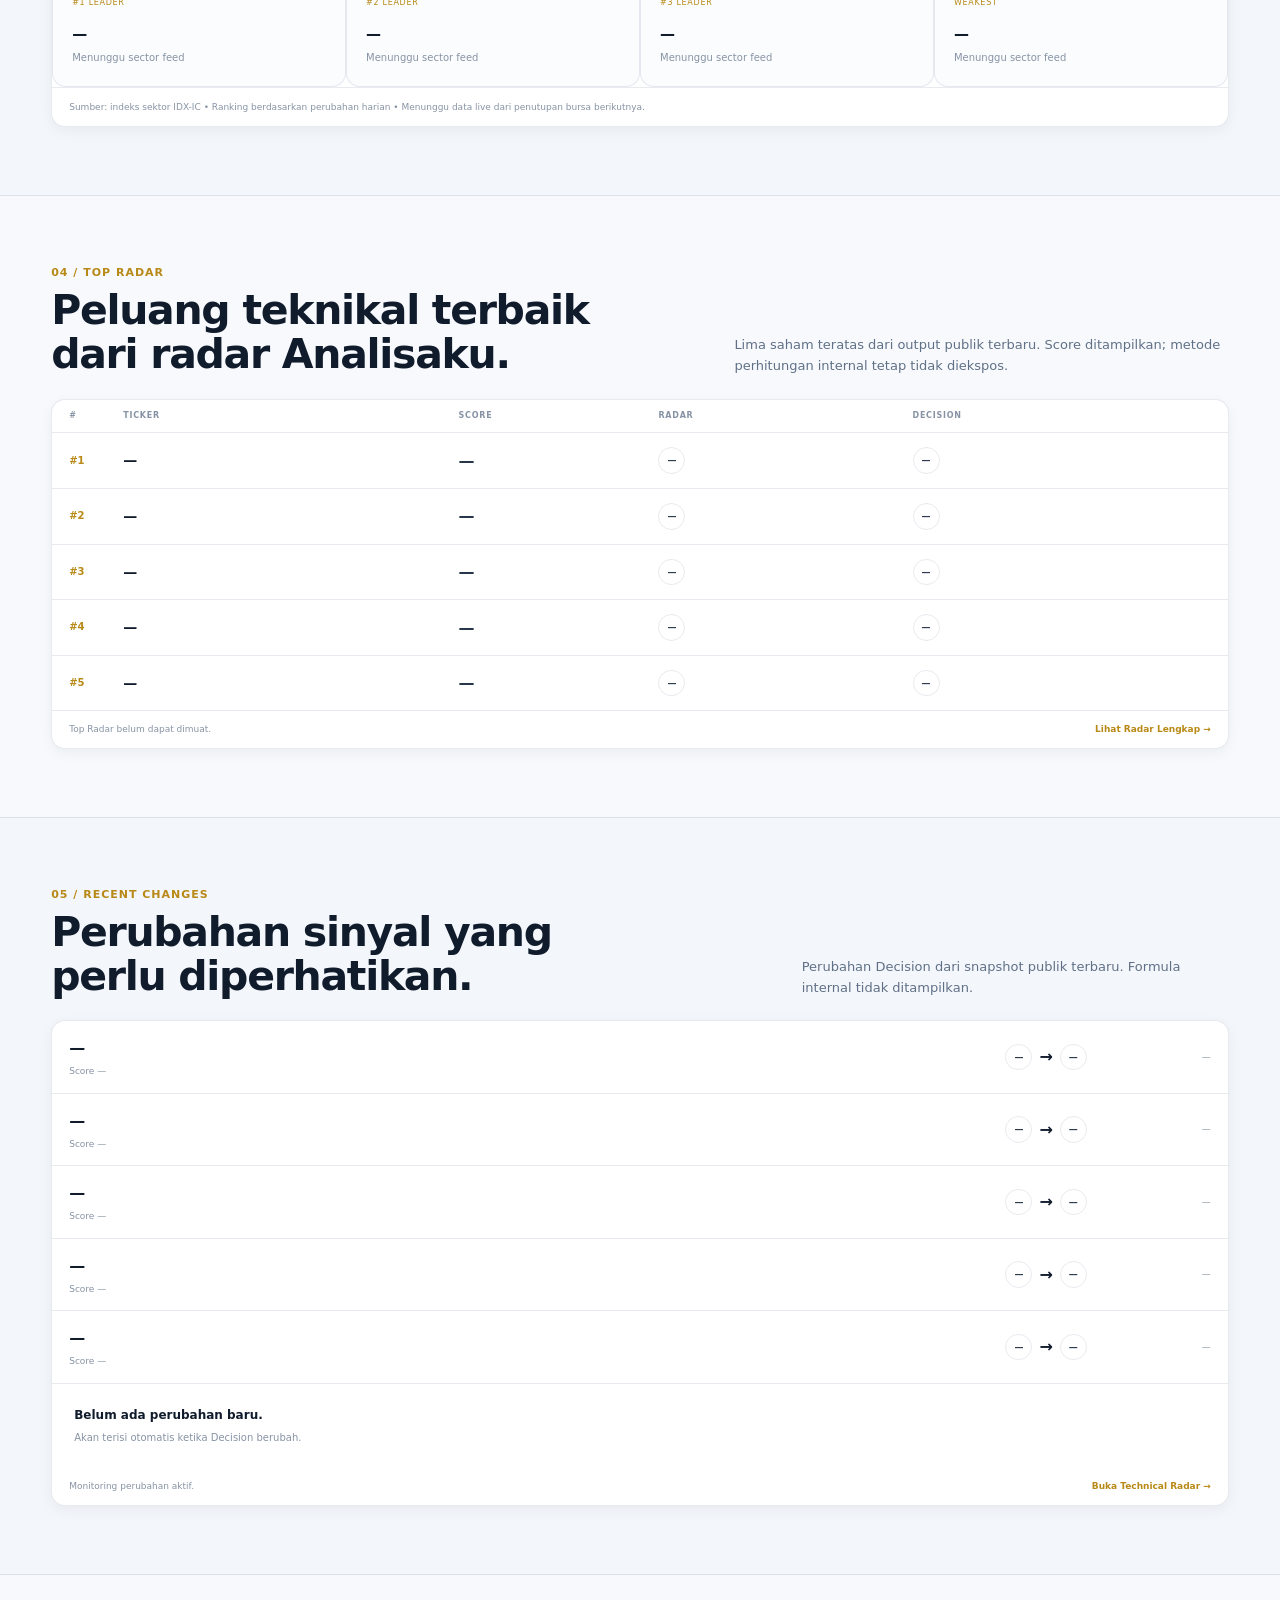
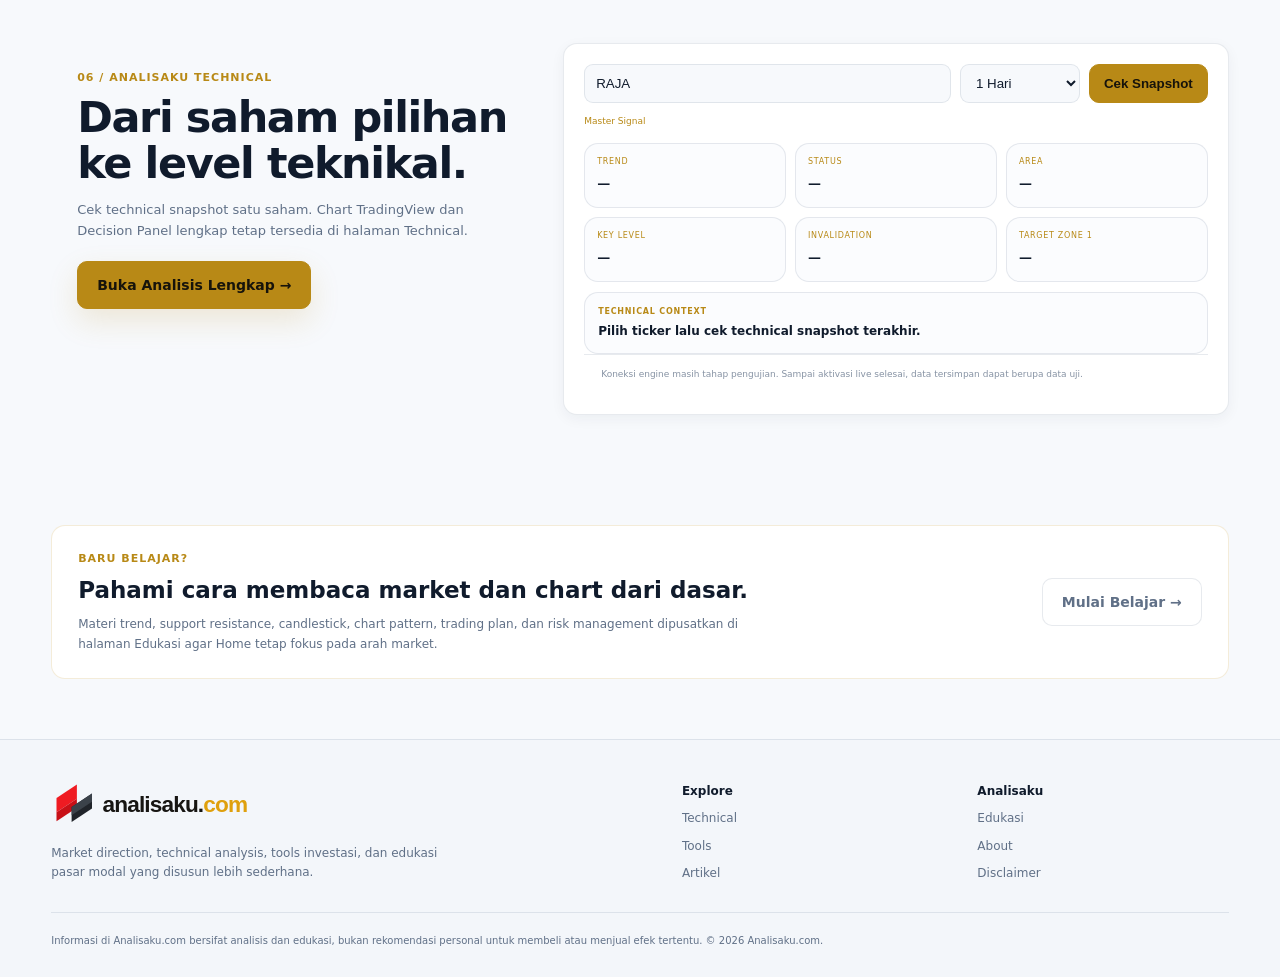
==== commit 68dbf8be: "Add weekly outlook slider controls to homepage" ====
--- a/index.html
+++ b/index.html
@@ -9,6 +9,7 @@
   <link rel="stylesheet" href="assets/css/style.css">
   <link rel="stylesheet" href="assets/css/theme.css">
   <link rel="stylesheet" href="assets/css/home-market.css?v=20260822-2325">
+  <link rel="stylesheet" href="assets/css/weekly-slider.css?v=20260909-1645">
   <link rel="stylesheet" href="assets/css/home-radar.css?v=20260814-0720">
   <style>
     @media (min-width:981px){.market-pulse-grid{grid-template-columns:1fr}}
@@ -192,7 +193,8 @@
   </footer>
   <script src="assets/js/main.js"></script>
   <script src="assets/js/home-market.js?v=20260822-2258"></script>
-  <script src="assets/js/market-context-freshness.js?v=20260822-2325"></script>
-  <script src="assets/js/home-radar-lite.js?v=20260814-0720"></script>
+  <script src="assets/js/weekly-slider.js?v=20260909-1645"></script>
+  <script src="assets/js/market-context-freshness.js?v=20260826-1142"></script>
+  <script src="assets/js/home-radar-lite.js?v=20260909-1645"></script>
 </body>
 </html>
--- a/assets/css/weekly-slider.css
+++ b/assets/css/weekly-slider.css
@@ -0,0 +1,34 @@
+/* Weekly Outlook slider / all-weeks view */
+.weekly-slider-toolbar{display:flex;align-items:center;justify-content:space-between;gap:12px;padding:11px 16px;border-bottom:1px solid var(--line);background:color-mix(in srgb,var(--surface2) 84%,transparent)}
+.weekly-slider-nav{display:flex;align-items:center;gap:8px;min-width:0}
+.weekly-nav-btn,.weekly-tab,.weekly-view-toggle{border:1px solid var(--line);background:var(--surface);color:var(--text);font:inherit;cursor:pointer;transition:.18s ease}
+.weekly-nav-btn{width:34px;height:34px;border-radius:10px;font-size:15px;display:grid;place-items:center;flex:0 0 auto}
+.weekly-nav-btn:hover:not(:disabled),.weekly-tab:hover,.weekly-view-toggle:hover{border-color:color-mix(in srgb,var(--gold) 45%,var(--line));transform:translateY(-1px)}
+.weekly-nav-btn:disabled{opacity:.28;cursor:default;transform:none}
+.weekly-week-tabs{display:flex;gap:6px;overflow-x:auto;scrollbar-width:none;min-width:0;padding:1px}
+.weekly-week-tabs::-webkit-scrollbar{display:none}
+.weekly-tab{min-width:38px;height:30px;padding:0 10px;border-radius:999px;font-size:9px;font-weight:850;letter-spacing:.55px;color:var(--muted2)}
+.weekly-tab.is-active{background:var(--gold);border-color:var(--gold);color:#17120a;box-shadow:0 7px 18px color-mix(in srgb,var(--gold) 16%,transparent)}
+.weekly-view-toggle{border-radius:999px;padding:8px 12px;font-size:9px;font-weight:850;letter-spacing:.35px;white-space:nowrap;color:var(--muted)}
+.weekly-view-toggle.is-active{border-color:color-mix(in srgb,var(--gold) 45%,var(--line));color:var(--gold);background:color-mix(in srgb,var(--gold) 7%,var(--surface))}
+.weekly-slide-in{animation:weeklySlideIn .26s ease}
+@keyframes weeklySlideIn{from{opacity:.35;transform:translateX(10px)}to{opacity:1;transform:translateX(0)}}
+.weekly-all-mode{display:block!important;padding:16px!important}
+.weekly-all-card{border:1px solid var(--line);border-radius:17px;background:color-mix(in srgb,var(--surface3) 52%,transparent);overflow:hidden;margin-bottom:13px}
+.weekly-all-card:last-child{margin-bottom:0}
+.weekly-all-card.is-current-week{border-color:color-mix(in srgb,var(--gold) 58%,var(--line));box-shadow:0 0 0 1px color-mix(in srgb,var(--gold) 16%,transparent)}
+.weekly-all-head{display:flex;align-items:flex-start;justify-content:space-between;gap:18px;padding:14px 15px;border-bottom:1px solid var(--line)}
+.weekly-all-head small{display:block;color:var(--gold);font-size:8px;font-weight:850;letter-spacing:.9px}
+.weekly-all-head strong{display:block;font-size:14px;margin-top:3px}
+.weekly-all-bias{text-align:right}.weekly-all-bias span{display:block;color:var(--muted2);font-size:7px;letter-spacing:.7px}.weekly-all-bias b{display:block;font-size:11px;margin-top:3px;color:var(--gold)}
+.weekly-all-days{display:grid;grid-template-columns:repeat(5,1fr);gap:8px;padding:12px}
+.weekly-all-days .weekly-day{min-height:100px;padding:10px}
+.weekly-all-days .weekly-day p{margin-top:10px}
+.weekly-all-foot{display:grid;grid-template-columns:1fr 1.3fr;gap:8px;padding:0 12px 12px}
+.weekly-all-foot>div{border:1px solid var(--line);border-radius:10px;padding:10px 11px;background:color-mix(in srgb,var(--surface2) 74%,transparent)}
+.weekly-all-foot small{display:block;color:var(--muted2);font-size:7px;font-weight:850;letter-spacing:.65px}
+.weekly-all-foot strong{display:block;font-size:10px;line-height:1.45;margin-top:4px}
+.weekly-shell.is-all-weeks .weekly-head{padding-bottom:14px}
+.weekly-shell.is-all-weeks .weekly-bias strong{font-size:14px}
+@media(max-width:980px){.weekly-all-days{grid-template-columns:repeat(3,1fr)}.weekly-slider-toolbar{align-items:flex-start}.weekly-slider-nav{max-width:calc(100% - 124px)}}
+@media(max-width:640px){.weekly-slider-toolbar{padding:10px 12px;flex-direction:column;align-items:stretch}.weekly-slider-nav{max-width:none;width:100%}.weekly-week-tabs{flex:1}.weekly-view-toggle{width:100%}.weekly-all-mode{padding:11px!important}.weekly-all-head{flex-direction:column;gap:8px}.weekly-all-bias{text-align:left}.weekly-all-days{grid-template-columns:1fr;padding:10px}.weekly-all-days .weekly-day{min-height:auto}.weekly-all-foot{grid-template-columns:1fr;padding:0 10px 10px}.weekly-nav-btn{width:32px;height:32px}.weekly-tab{min-width:40px}}
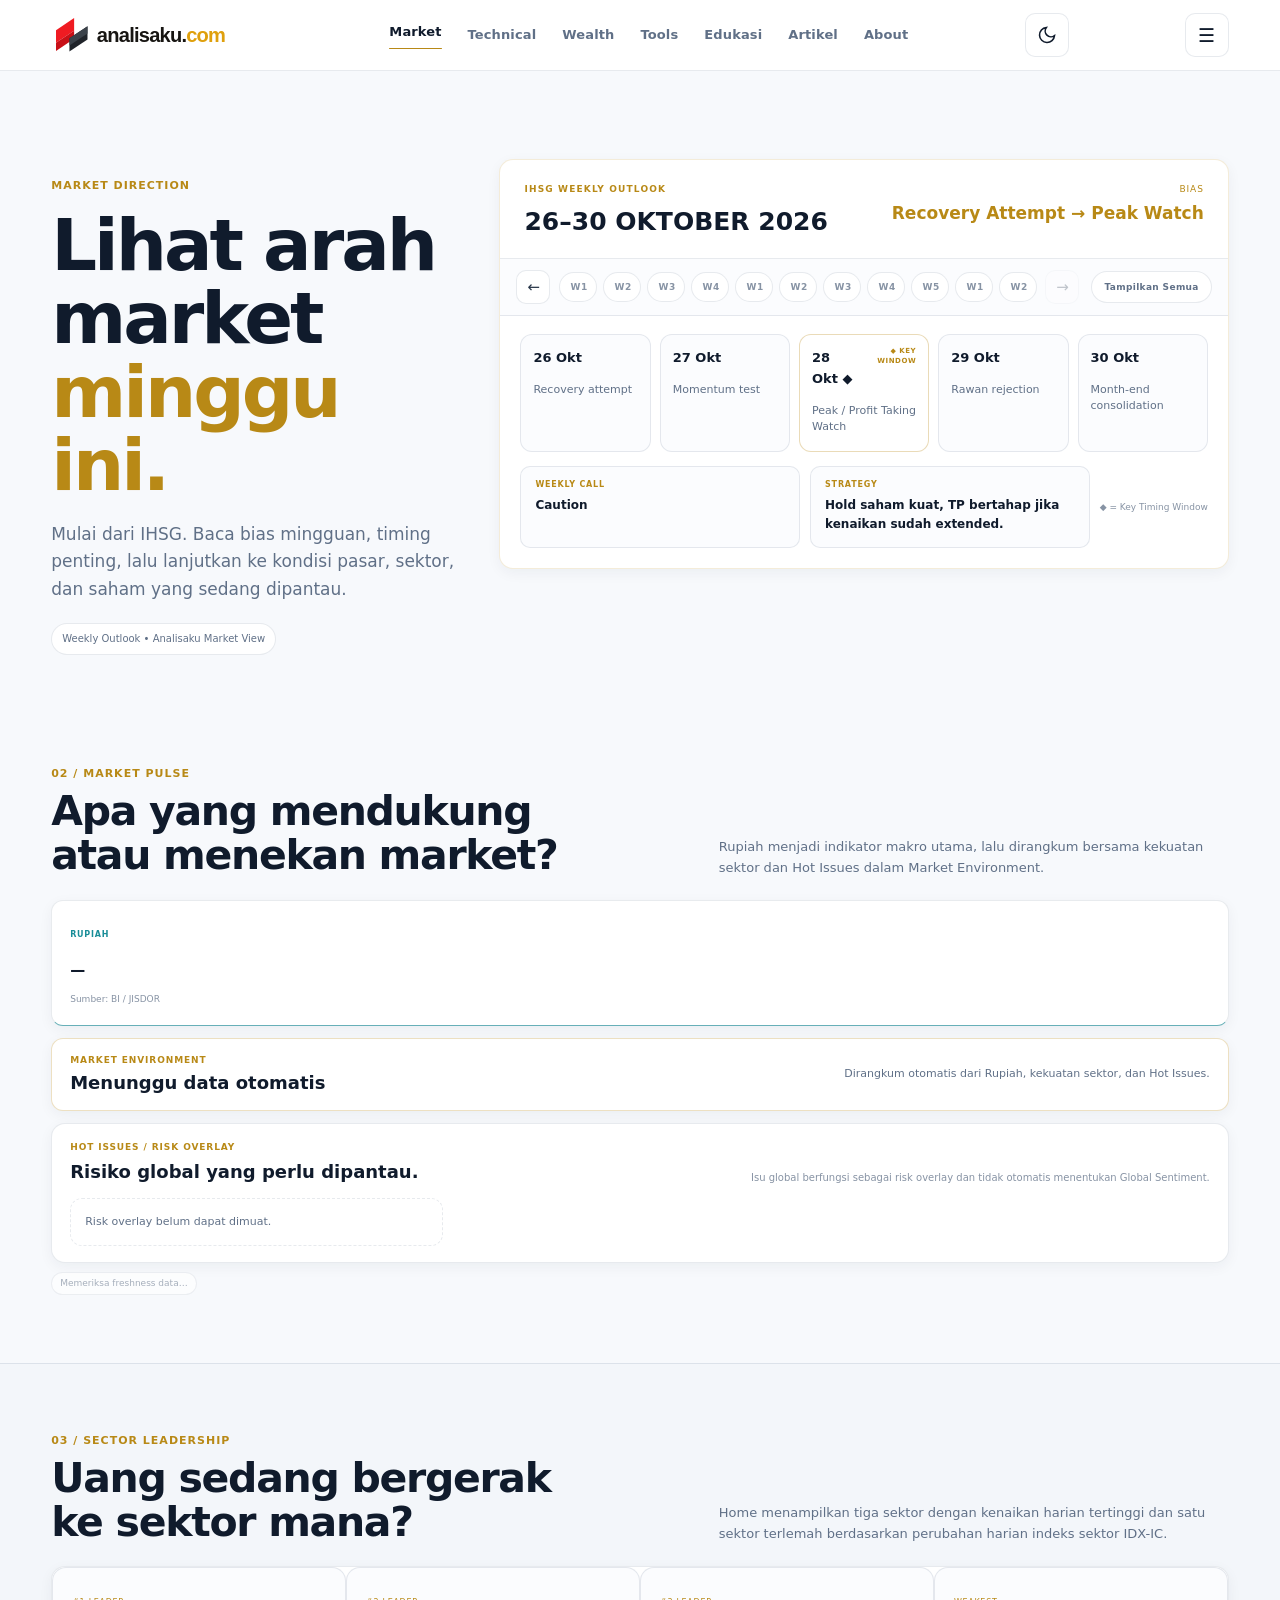
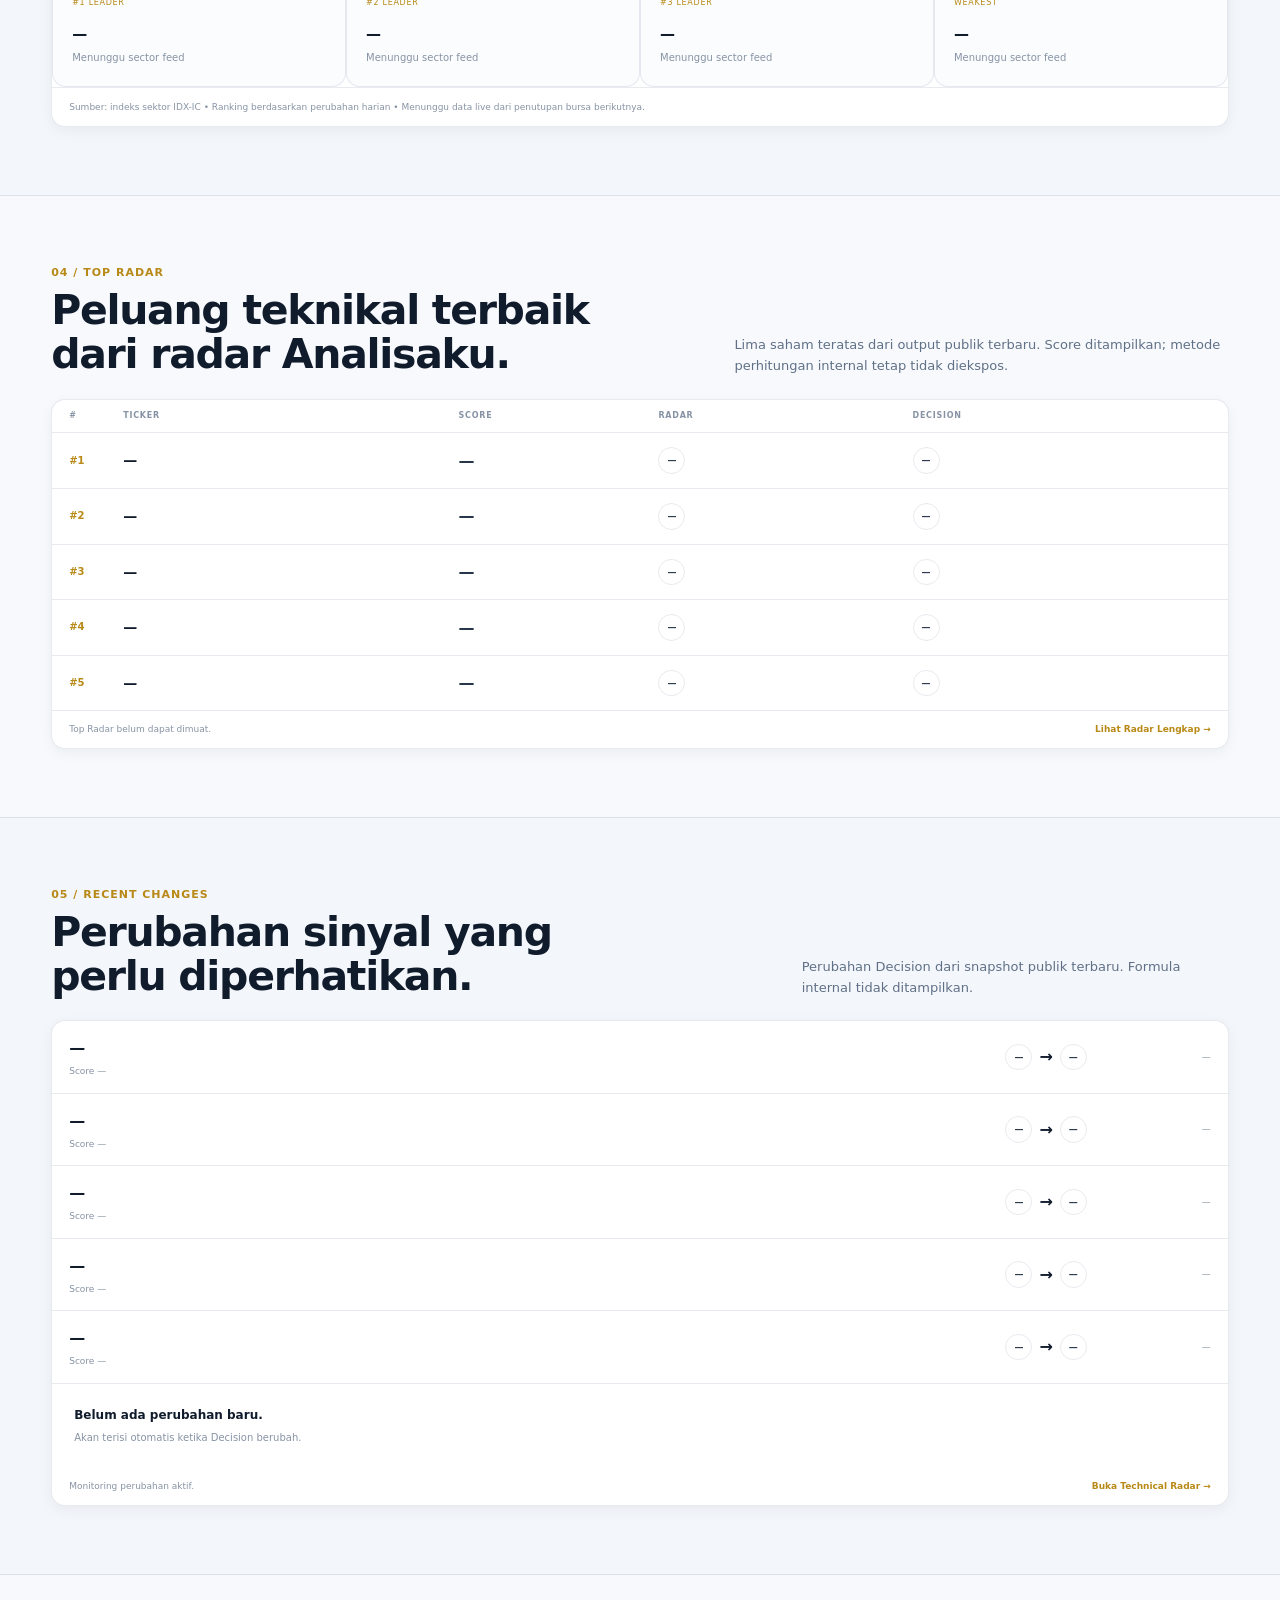
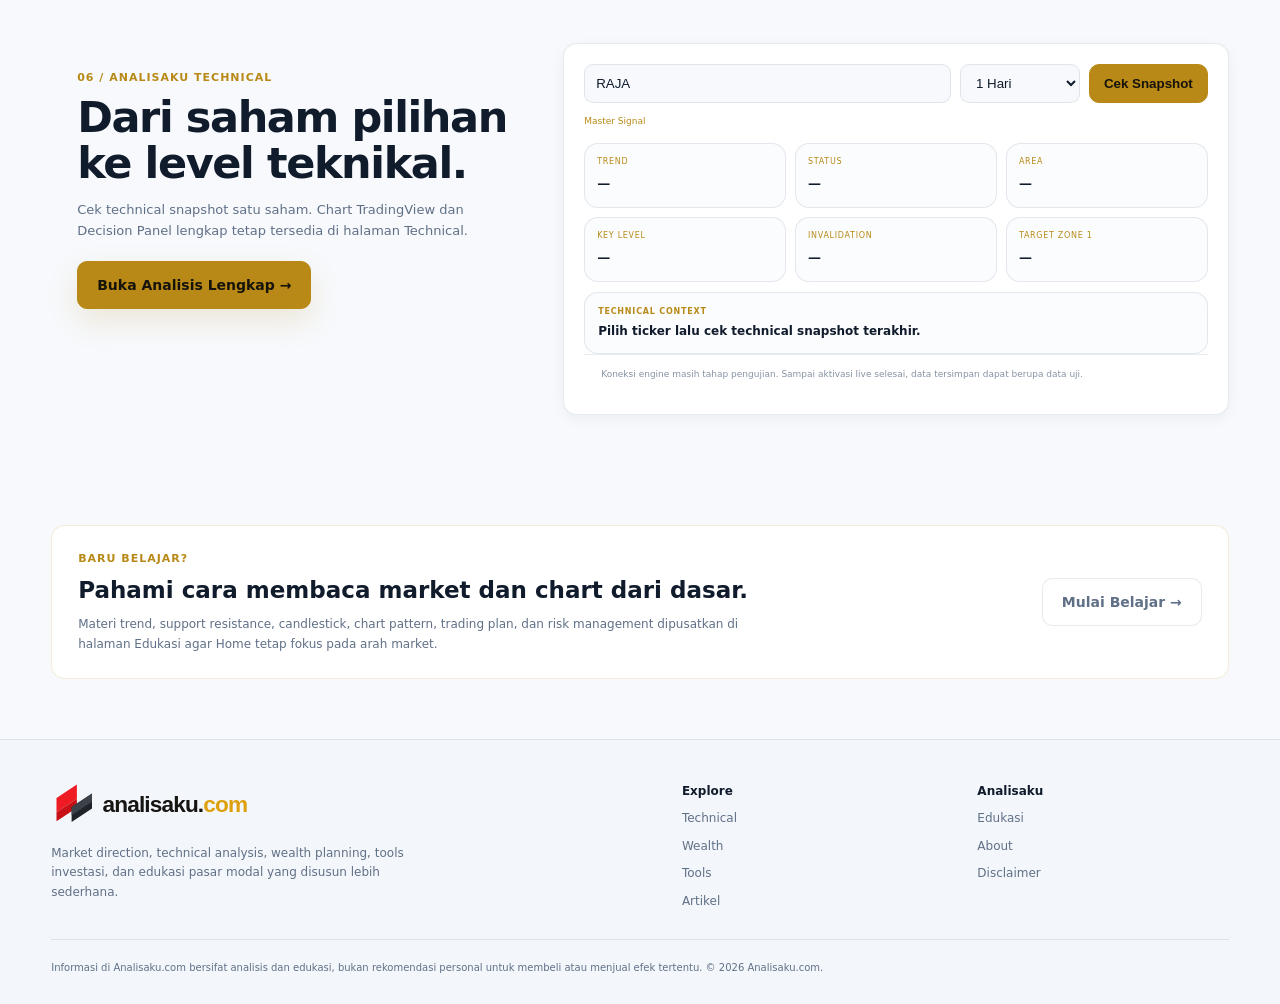
==== commit 5e71811e: "Add standalone Wealth menu to homepage" ====
--- a/index.html
+++ b/index.html
@@ -32,6 +32,7 @@
       <nav class="main-nav" id="mainNav">
         <a class="active" href="#weekly">Market</a>
         <a href="technical.html">Technical</a>
+        <a href="wealth.html">Wealth</a>
         <a href="tools.html">Tools</a>
         <a href="edukasi.html">Edukasi</a>
         <a href="artikel.html">Artikel</a>
@@ -185,8 +186,8 @@
 
   <footer>
     <div class="container footer-grid">
-      <div><div class="brand">analisaku<span>.com</span></div><p>Market direction, technical analysis, tools investasi, dan edukasi pasar modal yang disusun lebih sederhana.</p></div>
-      <div><b>Explore</b><a href="technical.html">Technical</a><a href="tools.html">Tools</a><a href="artikel.html">Artikel</a></div>
+      <div><div class="brand">analisaku<span>.com</span></div><p>Market direction, technical analysis, wealth planning, tools investasi, dan edukasi pasar modal yang disusun lebih sederhana.</p></div>
+      <div><b>Explore</b><a href="technical.html">Technical</a><a href="wealth.html">Wealth</a><a href="tools.html">Tools</a><a href="artikel.html">Artikel</a></div>
       <div><b>Analisaku</b><a href="edukasi.html">Edukasi</a><a href="about.html">About</a><a href="about.html#disclaimer">Disclaimer</a></div>
     </div>
     <div class="container footer-note">Informasi di Analisaku.com bersifat analisis dan edukasi, bukan rekomendasi personal untuk membeli atau menjual efek tertentu. © <span id="year"></span> Analisaku.com.</div>
@@ -197,4 +198,4 @@
   <script src="assets/js/market-context-freshness.js?v=20260826-1142"></script>
   <script src="assets/js/home-radar-lite.js?v=20260909-1645"></script>
 </body>
-</html>
+</html>
